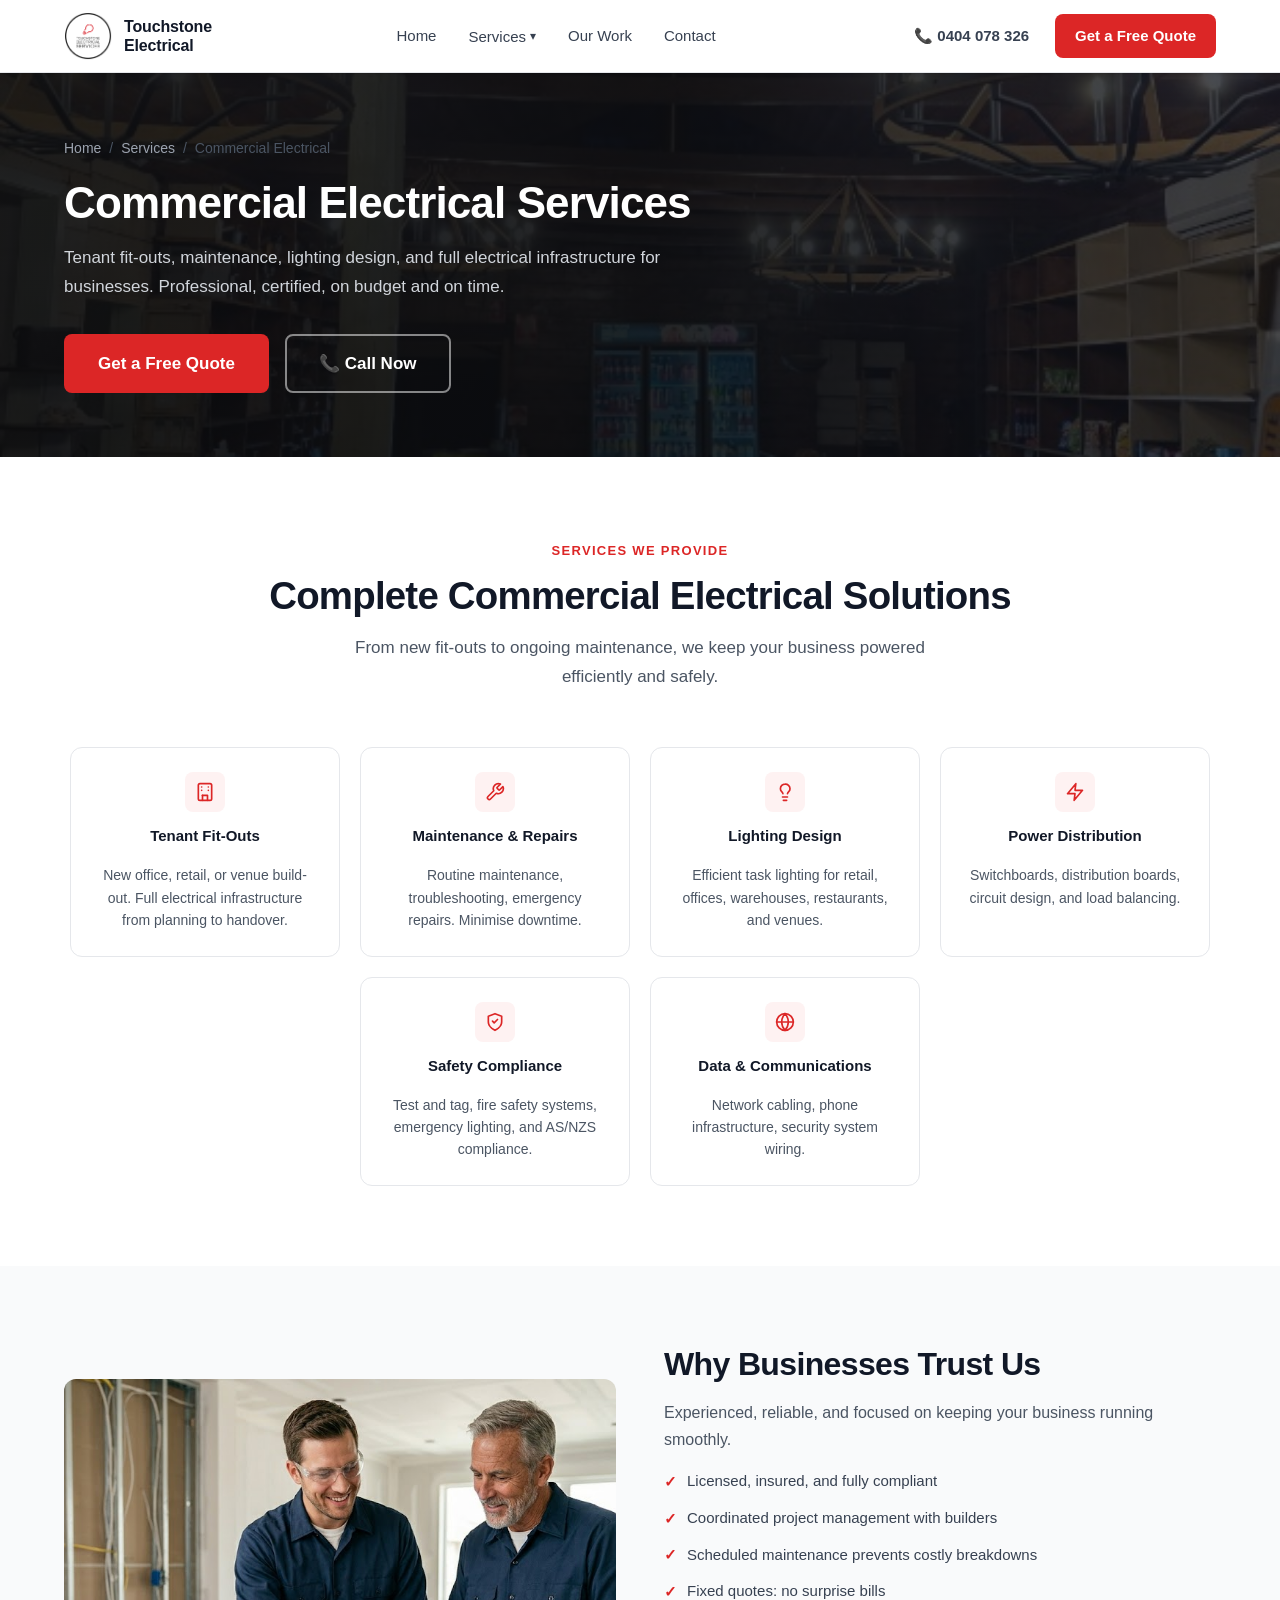
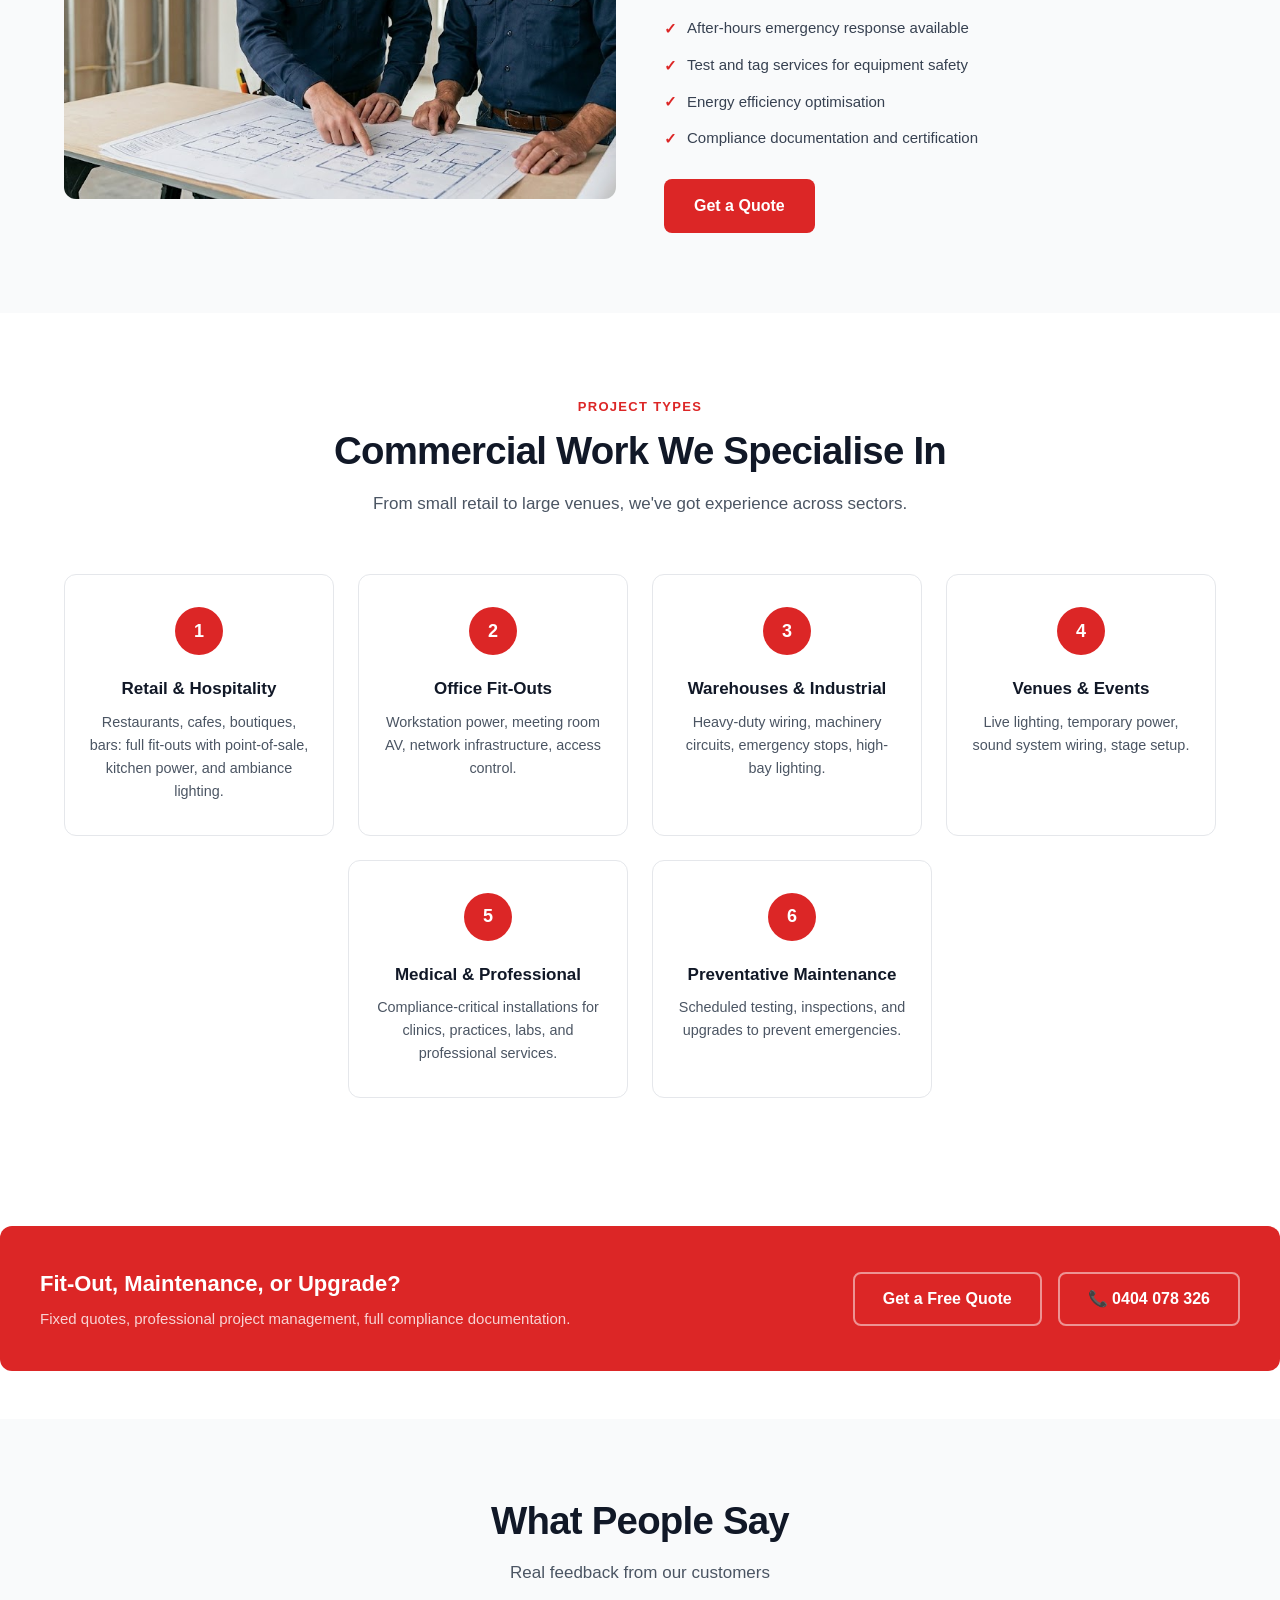
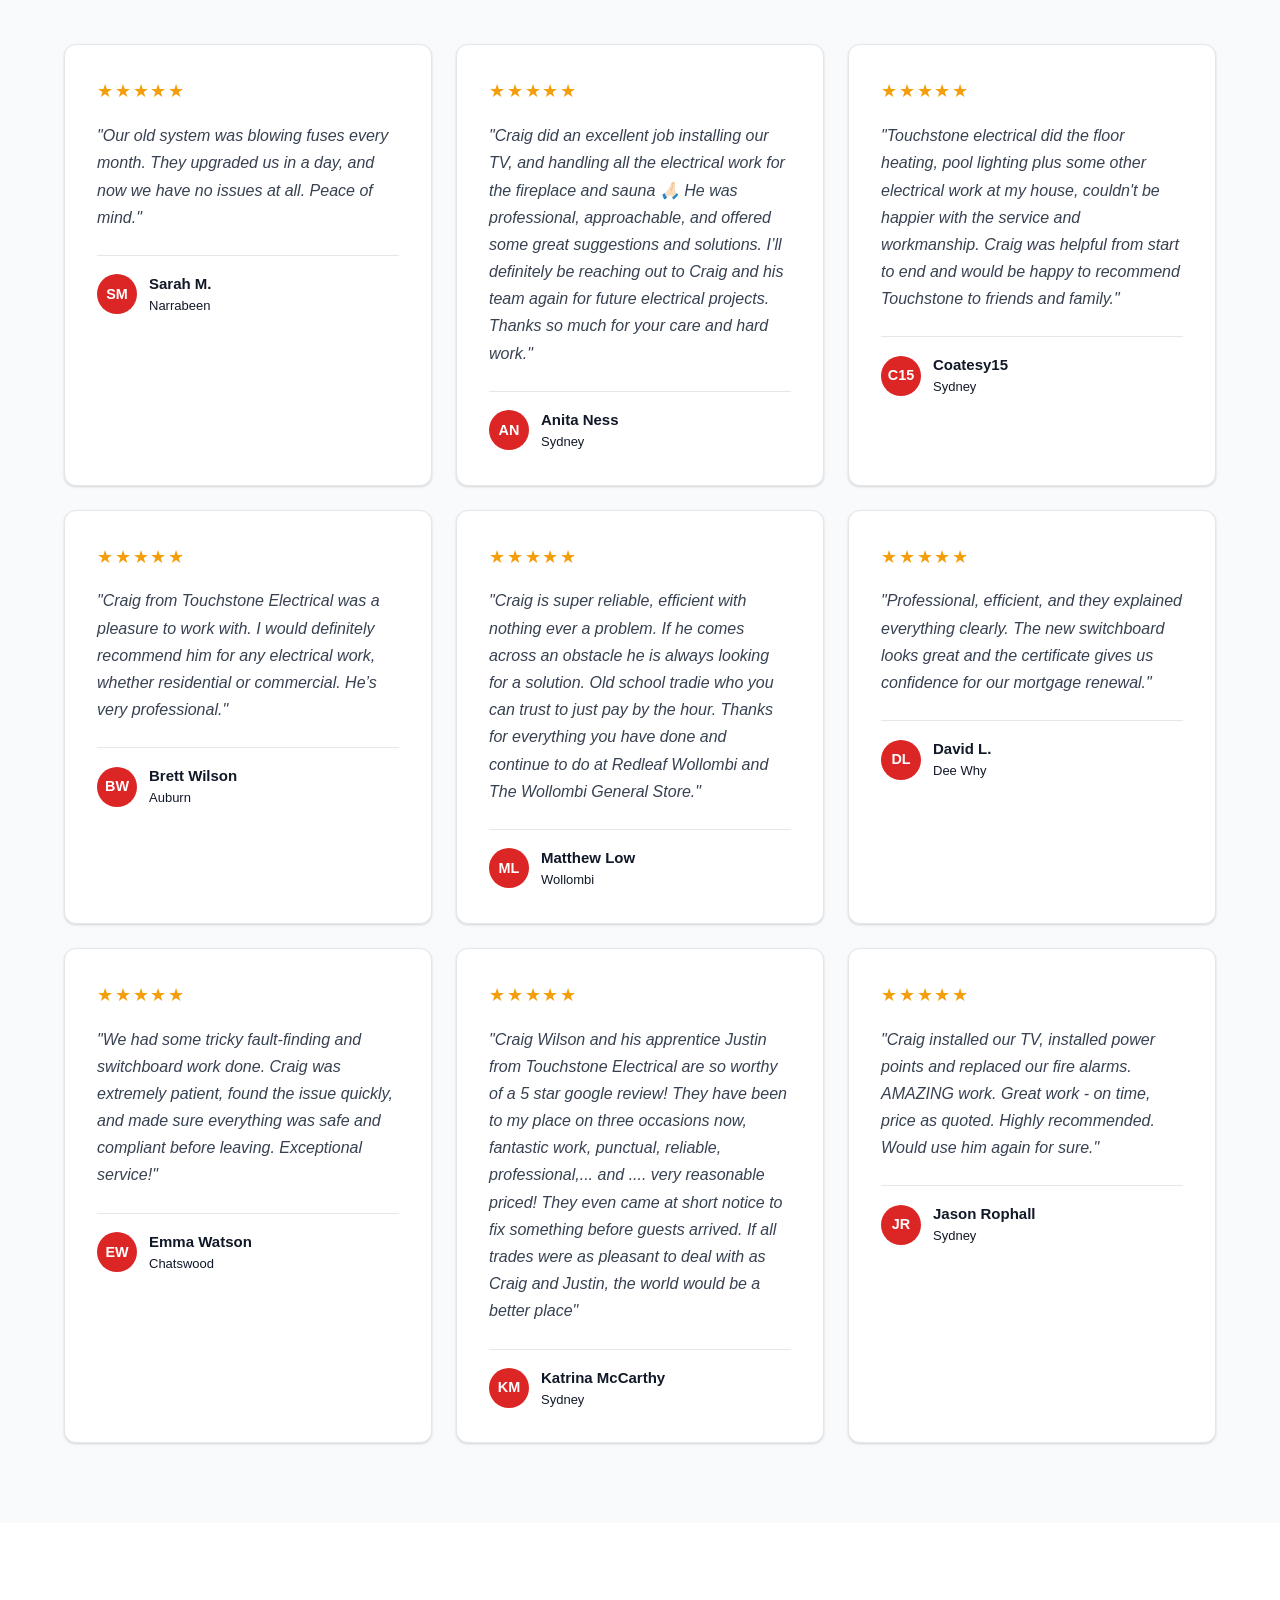
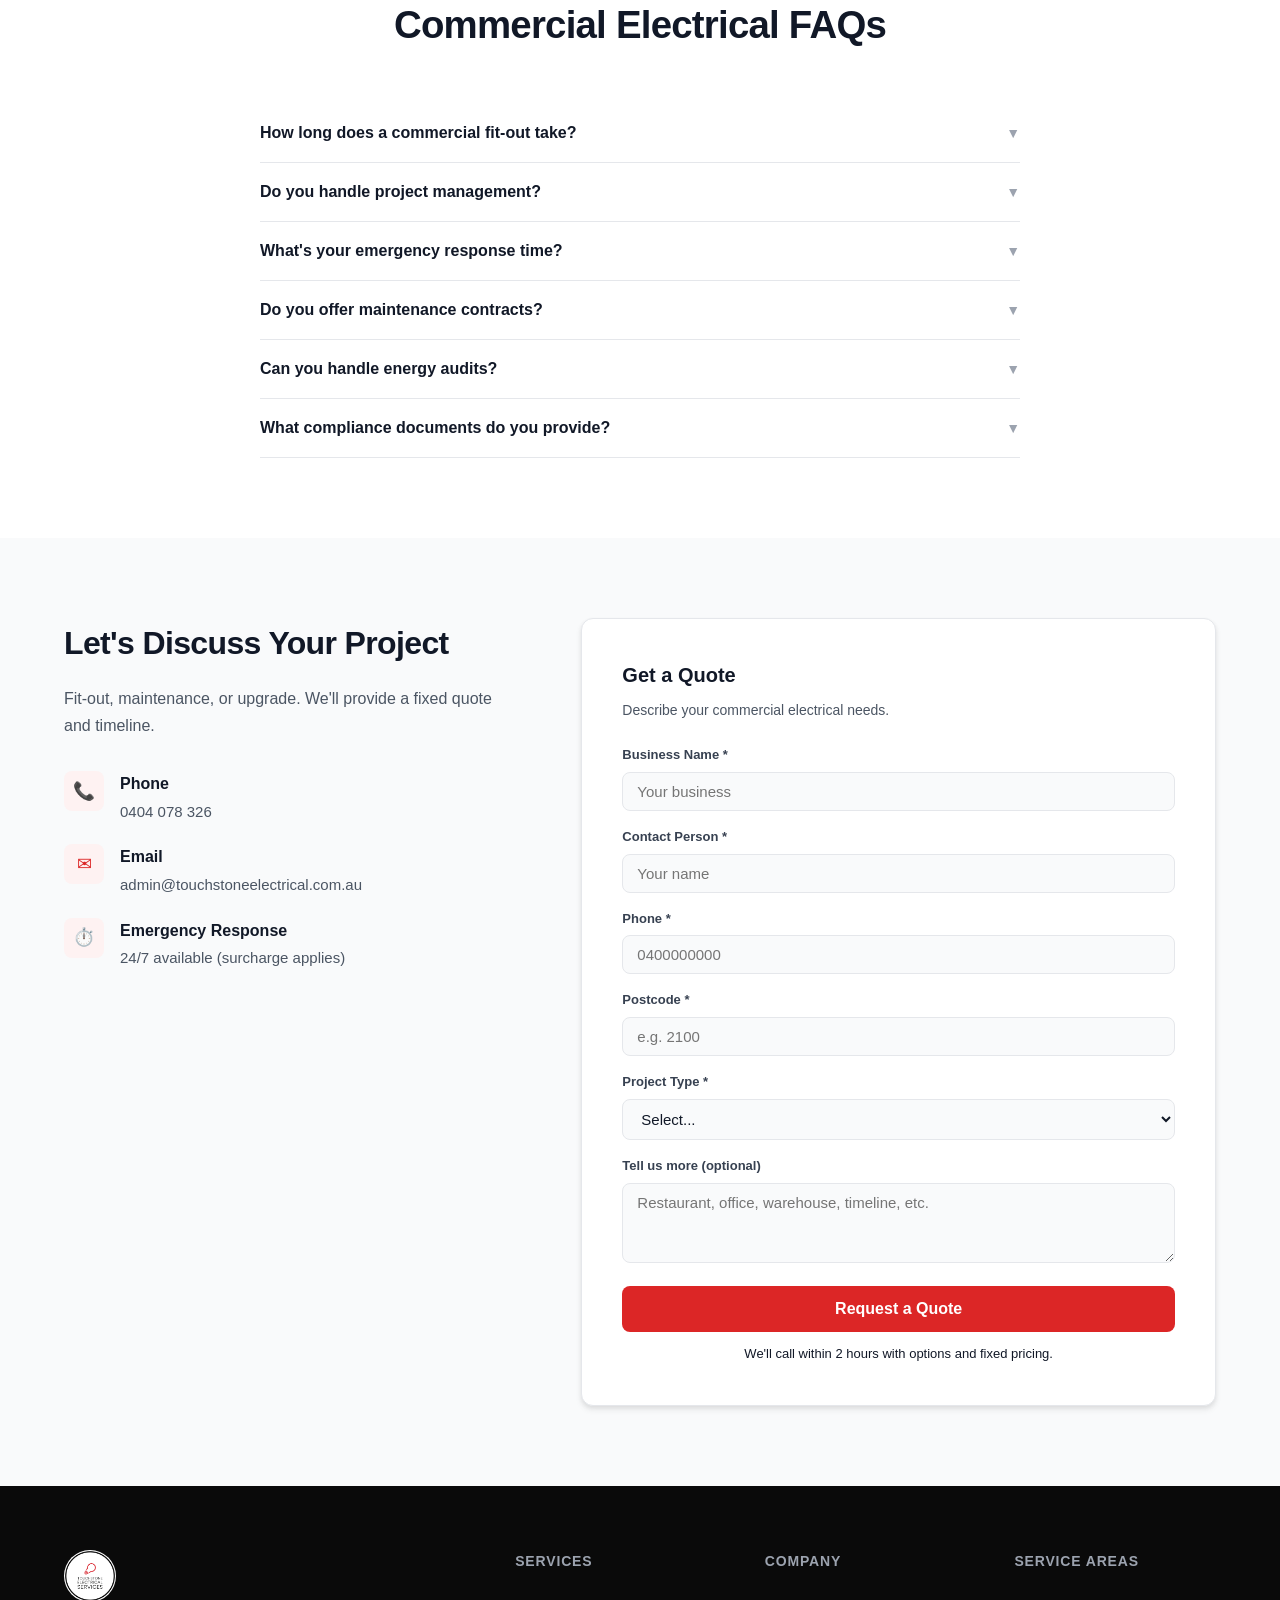
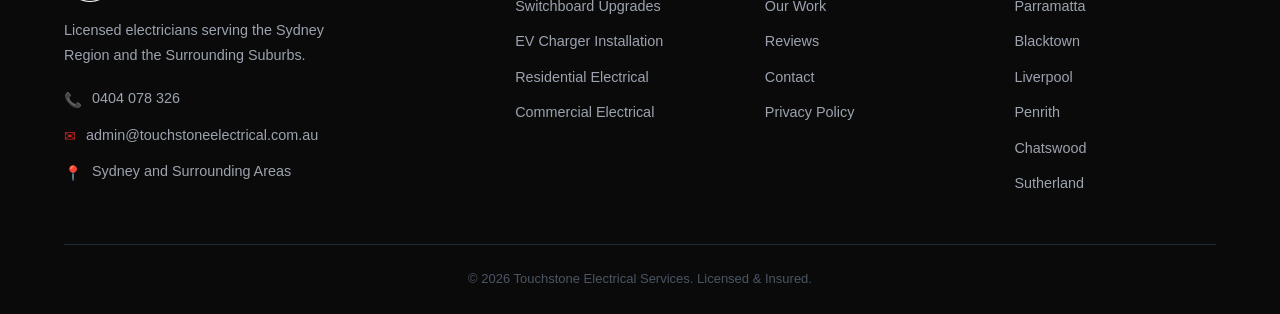
==== services/commercial.html @ 4bb87bd1 "Add files via upload" ====
<!DOCTYPE html>
<html lang="en">

<head>
  <meta charset="UTF-8">
  <meta name="viewport" content="width=device-width, initial-scale=1.0">
  <meta http-equiv="Content-Security-Policy"
    content="default-src 'self'; script-src 'self' 'unsafe-inline'; style-src 'self' 'unsafe-inline'; connect-src 'self' https://api.web3forms.com; img-src 'self' data:; child-src 'none';">
  <title>Commercial Electrical Services — Touchstone Electrical Services</title>
  <meta name="description"
    content="Commercial electrical installations, maintenance, and tenant fit-outs for businesses on the Northern Beaches.">
  <link rel="stylesheet" href="../style.css">
  <script src="../shared.js"></script>
</head>

<body>
  <div id="nav-root"></div>

  <!-- SERVICE HERO -->
  <section class="service-hero">
    <img src="../Images/hero-commercial.jpeg" alt="Commercial venue lighting" class="service-hero-bg">
    <div class="service-hero-overlay"></div>
    <div class="container">
      <div class="service-hero-content">
        <div class="breadcrumb">
          <a href="../home/">Home</a> <span>/</span>
          <a href="../home/#services">Services</a> <span>/</span>
          <span>Commercial Electrical</span>
        </div>
        <h1>Commercial Electrical Services</h1>
        <p>Tenant fit-outs, maintenance, lighting design, and full electrical infrastructure for businesses.
          Professional, certified, on budget and on time.</p>
        <div class="service-hero-buttons">
          <a href="#contact" class="btn btn-primary btn-lg">Get a Free Quote</a>
          <a href="tel:0404078326" class="btn btn-outline-white btn-lg">📞 Call Now</a>
        </div>
      </div>
    </div>
  </section>

  <!-- WHAT WE DO -->
  <section class="section">
    <div class="container">
      <div class="section-header">
        <span class="section-eyebrow">Services We Provide</span>
        <h2>Complete Commercial Electrical Solutions</h2>
        <p>From new fit-outs to ongoing maintenance, we keep your business powered efficiently and safely.</p>
      </div>

      <div class="problems-grid">
        <div class="problem-card">
          <div class="problem-icon">
            <svg viewBox="0 0 24 24" fill="none" stroke="currentColor" stroke-width="2" stroke-linecap="round"
              stroke-linejoin="round">
              <rect x="4" y="2" width="16" height="20" rx="2" ry="2"></rect>
              <line x1="9" y1="22" x2="9" y2="16"></line>
              <path d="M9 16h6v6"></path>
              <line x1="8" y1="6" x2="8.01" y2="6"></line>
              <line x1="16" y1="6" x2="16.01" y2="6"></line>
              <line x1="8" y1="10" x2="8.01" y2="10"></line>
              <line x1="16" y1="10" x2="16.01" y2="10"></line>
            </svg>
          </div>
          <h3>Tenant Fit-Outs</h3>
          <p>New office, retail, or venue build-out. Full electrical infrastructure from planning to handover.</p>
        </div>
        <div class="problem-card">
          <div class="problem-icon">
            <svg viewBox="0 0 24 24" fill="none" stroke="currentColor" stroke-width="2" stroke-linecap="round"
              stroke-linejoin="round">
              <path
                d="M14.7 6.3a1 1 0 0 0 0 1.4l1.6 1.6a1 1 0 0 0 1.4 0l3.77-3.77a6 6 0 0 1-7.94 7.94l-6.91 6.91a2.12 2.12 0 0 1-3-3l6.91-6.91a6 6 0 0 1 7.94-7.94l-3.76 3.76z">
              </path>
            </svg>
          </div>
          <h3>Maintenance & Repairs</h3>
          <p>Routine maintenance, troubleshooting, emergency repairs. Minimise downtime.</p>
        </div>
        <div class="problem-card">
          <div class="problem-icon">
            <svg viewBox="0 0 24 24" fill="none" stroke="currentColor" stroke-width="2" stroke-linecap="round"
              stroke-linejoin="round">
              <path
                d="M15 14c.2-1 .7-1.7 1.5-2.5 1-.9 1.5-2.2 1.5-3.5A5.5 5.5 0 0 0 12 2.5 5.5 5.5 0 0 0 6.5 8c0 1.3.5 2.6 1.5 3.5.8.8 1.3 1.5 1.5 2.5">
              </path>
              <path d="M9 18h6"></path>
              <path d="M10 22h4"></path>
            </svg>
          </div>
          <h3>Lighting Design</h3>
          <p>Efficient task lighting for retail, offices, warehouses, restaurants, and venues.</p>
        </div>
        <div class="problem-card">
          <div class="problem-icon">
            <svg viewBox="0 0 24 24" fill="none" stroke="currentColor" stroke-width="2" stroke-linecap="round"
              stroke-linejoin="round">
              <polygon points="13 2 3 14 12 14 11 22 21 10 12 10 13 2"></polygon>
            </svg>
          </div>
          <h3>Power Distribution</h3>
          <p>Switchboards, distribution boards, circuit design, and load balancing.</p>
        </div>
        <div class="problem-card">
          <div class="problem-icon">
            <svg viewBox="0 0 24 24" fill="none" stroke="currentColor" stroke-width="2" stroke-linecap="round"
              stroke-linejoin="round">
              <path d="M12 22s8-4 8-10V5l-8-3-8 3v7c0 6 8 10 8 10z"></path>
              <path d="m9 11 2 2 4-4"></path>
            </svg>
          </div>
          <h3>Safety Compliance</h3>
          <p>Test and tag, fire safety systems, emergency lighting, and AS/NZS compliance.</p>
        </div>
        <div class="problem-card">
          <div class="problem-icon">
            <svg viewBox="0 0 24 24" fill="none" stroke="currentColor" stroke-width="2" stroke-linecap="round"
              stroke-linejoin="round">
              <circle cx="12" cy="12" r="10"></circle>
              <line x1="2" y1="12" x2="22" y2="12"></line>
              <path d="M12 2a15.3 15.3 0 0 1 4 10 15.3 15.3 0 0 1-4 10 15.3 15.3 0 0 1-4-10 15.3 15.3 0 0 1 4-10z">
              </path>
            </svg>
          </div>
          <h3>Data & Communications</h3>
          <p>Network cabling, phone infrastructure, security system wiring.</p>
        </div>
      </div>
    </div>
  </section>

  <!-- WHY CHOOSE US -->
  <section class="section section-bg-gray">
    <div class="container">
      <div class="two-col">
        <img src="../Images/detail-commercial-planning.jpeg" alt="Commercial electrical planning">
        <div class="two-col-text">
          <h2>Why Businesses Trust Us</h2>
          <p>Experienced, reliable, and focused on keeping your business running smoothly.</p>

          <ul class="feature-list">
            <li>Licensed, insured, and fully compliant</li>
            <li>Coordinated project management with builders</li>
            <li>Scheduled maintenance prevents costly breakdowns</li>
            <li>Fixed quotes: no surprise bills</li>
            <li>After-hours emergency response available</li>
            <li>Test and tag services for equipment safety</li>
            <li>Energy efficiency optimisation</li>
            <li>Compliance documentation and certification</li>
          </ul>

          <a href="#contact" class="btn btn-primary">Get a Quote</a>
        </div>
      </div>
    </div>
  </section>

  <!-- COMMERCIAL PROJECT TYPES -->
  <section class="section">
    <div class="container">
      <div class="section-header">
        <span class="section-eyebrow">Project Types</span>
        <h2>Commercial Work We Specialise In</h2>
        <p>From small retail to large venues, we've got experience across sectors.</p>
      </div>

      <div class="process-steps">
        <div class="step-card">
          <div class="step-number">1</div>
          <h3>Retail & Hospitality</h3>
          <p>Restaurants, cafes, boutiques, bars: full fit-outs with point-of-sale, kitchen power, and ambiance
            lighting.
          </p>
        </div>
        <div class="step-card">
          <div class="step-number">2</div>
          <h3>Office Fit-Outs</h3>
          <p>Workstation power, meeting room AV, network infrastructure, access control.</p>
        </div>
        <div class="step-card">
          <div class="step-number">3</div>
          <h3>Warehouses & Industrial</h3>
          <p>Heavy-duty wiring, machinery circuits, emergency stops, high-bay lighting.</p>
        </div>
        <div class="step-card">
          <div class="step-number">4</div>
          <h3>Venues & Events</h3>
          <p>Live lighting, temporary power, sound system wiring, stage setup.</p>
        </div>
        <div class="step-card">
          <div class="step-number">5</div>
          <h3>Medical & Professional</h3>
          <p>Compliance-critical installations for clinics, practices, labs, and professional services.</p>
        </div>
        <div class="step-card">
          <div class="step-number">6</div>
          <h3>Preventative Maintenance</h3>
          <p>Scheduled testing, inspections, and upgrades to prevent emergencies.</p>
        </div>
      </div>
    </div>
  </section>

  <!-- INLINE CTA -->
  <div class="inline-cta">
    <div>
      <h3>Fit-Out, Maintenance, or Upgrade?</h3>
      <p>Fixed quotes, professional project management, full compliance documentation.</p>
    </div>
    <div class="inline-cta-buttons">
      <a href="#contact" class="btn btn-outline-white">Get a Free Quote</a>
      <a href="tel:0404078326" class="btn btn-outline-white">📞 0404 078 326</a>
    </div>
  </div>

  <!-- TESTIMONIALS -->
  <section class="section section-bg-gray">
    <div class="container">
      <div class="section-header">
        <h2>What People Say</h2>
        <p>Real feedback from our customers</p>
      </div>

      <div class="testimonials-grid">
        <div class="testimonial-card">
          <div class="stars">★★★★★</div>
          <p class="testimonial-text">"Our old system was blowing fuses every month. They upgraded us in a day, and now
            we have no issues at all. Peace of mind."</p>
          <div class="testimonial-author">
            <div class="author-avatar">SM</div>
            <div>
              <div class="author-name">Sarah M.</div>
              <div class="author-loc">Narrabeen</div>
            </div>
          </div>
        </div>

        <div class="testimonial-card">
          <div class="stars">★★★★★</div>
          <p class="testimonial-text">"Craig did an excellent job installing our TV, and handling all the electrical
            work for the fireplace and sauna 🙏🏻 He was professional, approachable, and offered some great suggestions
            and solutions. I’ll definitely be reaching out to Craig and his team again for future electrical projects.
            Thanks so much for your care and hard work."</p>
          <div class="testimonial-author">
            <div class="author-avatar">AN</div>
            <div>
              <div class="author-name">Anita Ness</div>
              <div class="author-loc">Sydney</div>
            </div>
          </div>
        </div>

        <div class="testimonial-card">
          <div class="stars">★★★★★</div>
          <p class="testimonial-text">"Touchstone electrical did the floor heating, pool lighting plus some other
            electrical work at my house, couldn't be happier with the service and workmanship. Craig was helpful from
            start to end and would be happy to recommend Touchstone to friends and family."</p>
          <div class="testimonial-author">
            <div class="author-avatar">C15</div>
            <div>
              <div class="author-name">Coatesy15</div>
              <div class="author-loc">Sydney</div>
            </div>
          </div>
        </div>

        <div class="testimonial-card">
          <div class="stars">★★★★★</div>
          <p class="testimonial-text">"Craig from Touchstone Electrical was a pleasure to work with. I would definitely
            recommend him for any electrical work, whether residential or commercial. He’s very professional."</p>
          <div class="testimonial-author">
            <div class="author-avatar">BW</div>
            <div>
              <div class="author-name">Brett Wilson</div>
              <div class="author-loc">Auburn</div>
            </div>
          </div>
        </div>

        <div class="testimonial-card">
          <div class="stars">★★★★★</div>
          <p class="testimonial-text">"Craig is super reliable, efficient with nothing ever a problem. If he comes
            across an obstacle he is always looking for a solution. Old school tradie who you can trust to just pay by
            the hour. Thanks for everything you have done and continue to do at Redleaf Wollombi and The Wollombi
            General Store."</p>
          <div class="testimonial-author">
            <div class="author-avatar">ML</div>
            <div>
              <div class="author-name">Matthew Low</div>
              <div class="author-loc">Wollombi</div>
            </div>
          </div>
        </div>

        <div class="testimonial-card">
          <div class="stars">★★★★★</div>
          <p class="testimonial-text">"Professional, efficient, and they explained everything clearly. The new
            switchboard looks great and the certificate gives us confidence for our mortgage renewal."</p>
          <div class="testimonial-author">
            <div class="author-avatar">DL</div>
            <div>
              <div class="author-name">David L.</div>
              <div class="author-loc">Dee Why</div>
            </div>
          </div>
        </div>

        <div class="testimonial-card">
          <div class="stars">★★★★★</div>
          <p class="testimonial-text">"We had some tricky fault-finding and switchboard work done. Craig was extremely
            patient, found the issue quickly, and made sure everything was safe and compliant before leaving.
            Exceptional service!"</p>
          <div class="testimonial-author">
            <div class="author-avatar">EW</div>
            <div>
              <div class="author-name">Emma Watson</div>
              <div class="author-loc">Chatswood</div>
            </div>
          </div>
        </div>

        <div class="testimonial-card">
          <div class="stars">★★★★★</div>
          <p class="testimonial-text">"Craig Wilson and his apprentice Justin from Touchstone Electrical are so worthy
            of a 5 star google review! They have been to my place on three occasions now, fantastic work, punctual,
            reliable, professional,... and .... very reasonable priced! They even came at short notice to fix something
            before guests arrived. If all trades were as pleasant to deal with as Craig and Justin, the world would be a
            better place"</p>
          <div class="testimonial-author">
            <div class="author-avatar">KM</div>
            <div>
              <div class="author-name">Katrina McCarthy</div>
              <div class="author-loc">Sydney</div>
            </div>
          </div>
        </div>

        <div class="testimonial-card">
          <div class="stars">★★★★★</div>
          <p class="testimonial-text">"Craig installed our TV, installed power points and replaced our fire alarms.
            AMAZING work. Great work - on time, price as quoted. Highly recommended. Would use him again for sure."</p>
          <div class="testimonial-author">
            <div class="author-avatar">JR</div>
            <div>
              <div class="author-name">Jason Rophall</div>
              <div class="author-loc">Sydney</div>
            </div>
          </div>
        </div>
      </div>
    </div>
  </section>

  <!-- FAQ -->
  <section class="section">
    <div class="container">
      <div class="section-header">
        <h2>Commercial Electrical FAQs</h2>
      </div>

      <div class="faq-list">
        <div class="faq-item">
          <button class="faq-question">
            <span>How long does a commercial fit-out take?</span>
            <span class="faq-chevron">▼</span>
          </button>
          <div class="faq-answer">Depends on scope. A small retail fit-out might take 2–3 weeks, a larger office 6–8
            weeks. We'll provide a detailed timeline in your quote and coordinate with your builder.</div>
        </div>

        <div class="faq-item">
          <button class="faq-question">
            <span>Do you handle project management?</span>
            <span class="faq-chevron">▼</span>
          </button>
          <div class="faq-answer">Yes. We manage the electrical portion, including liaison with builders, schedule
            coordination,
            and compliance certification. We keep projects on track and on budget.</div>
        </div>

        <div class="faq-item">
          <button class="faq-question">
            <span>What's your emergency response time?</span>
            <span class="faq-chevron">▼</span>
          </button>
          <div class="faq-answer">Serious electrical emergencies (like power loss or safety hazards) receive same-day
            response, often within 2 hours during business hours. 24/7 after-hours response available with surcharge.
          </div>
        </div>

        <div class="faq-item">
          <button class="faq-question">
            <span>Do you offer maintenance contracts?</span>
            <span class="faq-chevron">▼</span>
          </button>
          <div class="faq-answer">Yes. We offer scheduled maintenance plans, with monthly or quarterly inspections and
            testing. Prevents costly breakdowns and keeps your systems compliant.</div>
        </div>

        <div class="faq-item">
          <button class="faq-question">
            <span>Can you handle energy audits?</span>
            <span class="faq-chevron">▼</span>
          </button>
          <div class="faq-answer">Yes. We can assess your electrical system for efficiency improvements, including LED
            upgrades,
            load balancing, smart controls. Often reduces operating costs.</div>
        </div>

        <div class="faq-item">
          <button class="faq-question">
            <span>What compliance documents do you provide?</span>
            <span class="faq-chevron">▼</span>
          </button>
          <div class="faq-answer">Certificate of compliance for all work, test and tag reports, safety inspection
            records, compliance with AS/NZS 3000 and relevant codes. All documentation provided for your records.</div>
        </div>
      </div>
    </div>
  </section>

  <!-- CONTACT -->
  <section id="contact" class="section section-bg-gray">
    <div class="container">
      <div class="contact-grid">
        <div class="contact-info">
          <h2>Let's Discuss Your Project</h2>
          <p>Fit-out, maintenance, or upgrade. We'll provide a fixed quote and timeline.</p>

          <ul class="contact-detail-list">
            <li class="contact-detail">
              <div class="contact-detail-icon">📞</div>
              <div>
                <strong>Phone</strong>
                <a href="tel:0404078326"><span>0404 078 326</span></a>
              </div>
            </li>
            <li class="contact-detail">
              <div class="contact-detail-icon">✉</div>
              <div>
                <strong>Email</strong>
                <a href="mailto:admin@touchstoneelectrical.com.au"><span>admin@touchstoneelectrical.com.au</span></a>
              </div>
            </li>
            <li class="contact-detail">
              <div class="contact-detail-icon">⏱️</div>
              <div>
                <strong>Emergency Response</strong>
                <span>24/7 available (surcharge applies)</span>
              </div>
            </li>
          </ul>
        </div>

        <div class="contact-form-card">
          <h3 style="font-size:1.25rem;font-weight:700;margin-bottom:0.5rem;">Get a Quote</h3>
          <p style="font-size:0.875rem;color:var(--gray-600);margin-bottom:1.5rem;">Describe your commercial electrical
            needs.</p>

          <form onsubmit="return handleServiceQuote(event)">
            <input type="checkbox" name="botcheck" class="hidden" style="display: none;">
            <div class="form-group">
              <label>Business Name *</label>
              <input type="text" name="business_name" required placeholder="Your business">
            </div>
            <div class="form-group">
              <label>Contact Person *</label>
              <input type="text" name="name" required placeholder="Your name">
            </div>
            <div class="form-group">
              <label>Phone *</label>
              <input type="tel" name="phone" required placeholder="0400000000">
            </div>
            <div class="form-group">
              <label>Postcode *</label>
              <input type="text" name="postcode" required placeholder="e.g. 2100">
            </div>
            <div class="form-group">
              <label>Project Type *</label>
              <select name="service" required>
                <option value="">Select...</option>
                <option>Tenant fit-out</option>
                <option>Maintenance contract</option>
                <option>Emergency repair</option>
                <option>Lighting upgrade</option>
                <option>Power system upgrade</option>
                <option>Energy audit</option>
                <option>Other</option>
              </select>
            </div>
            <div class="form-group">
              <label>Tell us more (optional)</label>
              <textarea name="message" placeholder="Restaurant, office, warehouse, timeline, etc."></textarea>
            </div>
            <button type="submit" class="form-submit">Request a Quote</button>
            <p class="form-note">We'll call within 2 hours with options and fixed pricing.</p>
          </form>
        </div>
      </div>
    </div>
  </section>

  <div id="footer-root"></div>

  <script>
    document.getElementById('nav-root').innerHTML = renderNav('services');
    document.getElementById('footer-root').innerHTML = renderFooter('../');
  </script>
</body>

</html>
---- style.css ----
/* ============================================================
   TOUCHSTONE ELECTRICAL SERVICES — SHARED STYLESHEET
   ============================================================ */

/* --- Reset & Base --- */
*, *::before, *::after { box-sizing: border-box; margin: 0; padding: 0; }

:root {
  --red:        #dc2626;
  --red-dark:   #b91c1c;
  --red-light:  #fef2f2;
  --black:      #0a0a0a;
  --gray-900:   #111827;
  --gray-800:   #1f2937;
  --gray-700:   #374151;
  --gray-600:   #4b5563;
  --gray-400:   #9ca3af;
  --gray-200:   #e5e7eb;
  --gray-100:   #f3f4f6;
  --gray-50:    #f9fafb;
  --white:      #ffffff;
  --font-head:  'Inter', -apple-system, BlinkMacSystemFont, sans-serif;
  --font-body:  'Inter', -apple-system, BlinkMacSystemFont, sans-serif;
  --max-w:      1200px;
  --radius:     0.5rem;
  --radius-lg:  0.75rem;
  --shadow:     0 1px 3px rgba(0,0,0,0.1), 0 1px 2px rgba(0,0,0,0.06);
  --shadow-md:  0 4px 6px rgba(0,0,0,0.07), 0 2px 4px rgba(0,0,0,0.06);
  --shadow-lg:  0 10px 15px rgba(0,0,0,0.1), 0 4px 6px rgba(0,0,0,0.05);
}

html { scroll-behavior: smooth; }

body {
  font-family: var(--font-body);
  color: var(--gray-900);
  background: var(--white);
  line-height: 1.6;
  font-size: 1rem;
}

img { max-width: 100%; height: auto; display: block; }
a { color: inherit; text-decoration: none; }
button { cursor: pointer; font-family: inherit; border: none; }

.container {
  max-width: var(--max-w);
  margin: 0 auto;
  padding: 0 1.5rem;
}

/* ============================================================
   UTILITY BAR
   ============================================================ */
.utility-bar {
  background: var(--gray-900);
  color: var(--gray-400);
  font-size: 0.8125rem;
  padding: 0.5rem 0;
  border-bottom: 1px solid var(--gray-800);
}

.utility-bar .container {
  display: flex;
  justify-content: space-between;
  align-items: center;
  gap: 1rem;
  flex-wrap: wrap;
}

.utility-left {
  display: flex;
  align-items: center;
  gap: 1.5rem;
}

.utility-left a, .utility-right a {
  color: var(--gray-400);
  transition: color 0.2s;
  display: flex;
  align-items: center;
  gap: 0.375rem;
}

.utility-left a:hover, .utility-right a:hover {
  color: var(--white);
}

.utility-right {
  display: flex;
  align-items: center;
  gap: 1rem;
}

.utility-phone {
  color: var(--red) !important;
  font-weight: 600;
}

.utility-phone:hover {
  color: #ef4444 !important;
}

/* ============================================================
   NAVIGATION
   ============================================================ */
.main-nav {
  background: var(--white);
  border-bottom: 1px solid var(--gray-200);
  position: sticky;
  top: 0;
  z-index: 100;
  box-shadow: var(--shadow);
}

.nav-inner {
  display: flex;
  align-items: center;
  justify-content: space-between;
  height: 4.5rem;
  gap: 2rem;
}

.nav-logo {
  display: flex;
  align-items: center;
  gap: 0.75rem;
  flex-shrink: 0;
}

.nav-logo img {
  height: 48px;
  width: 48px;
  object-fit: contain;
}

.nav-logo span {
  font-size: 1rem;
  font-weight: 700;
  color: var(--gray-900);
  letter-spacing: -0.01em;
  line-height: 1.2;
}

.nav-links {
  display: flex;
  align-items: center;
  gap: 0.25rem;
  list-style: none;
}

.nav-links > li {
  position: relative;
}

.nav-links > li > a,
.nav-links > li > button {
  color: var(--gray-700);
  font-weight: 500;
  font-size: 0.9375rem;
  padding: 0.5rem 0.875rem;
  border-radius: var(--radius);
  transition: color 0.2s, background 0.2s;
  background: none;
  display: flex;
  align-items: center;
  gap: 0.25rem;
  white-space: nowrap;
}

.nav-links > li > a:hover,
.nav-links > li > button:hover {
  color: var(--red);
  background: var(--red-light);
}

.nav-links > li > a.active {
  color: var(--red);
}

/* Dropdown */
.dropdown { position: relative; }

.dropdown-menu {
  position: absolute;
  top: calc(100% + 0.5rem);
  left: 0;
  background: var(--white);
  border: 1px solid var(--gray-200);
  border-radius: var(--radius-lg);
  box-shadow: var(--shadow-lg);
  min-width: 240px;
  padding: 0.5rem;
  z-index: 200;
  opacity: 0;
  visibility: hidden;
  pointer-events: none;
  transform: translateY(-8px);
  transition: opacity 0.15s ease, transform 0.15s ease, visibility 0.15s;
}

.dropdown-menu::before {
  content: "";
  position: absolute;
  top: -0.6rem; /* slightly larger to guarantee overlap */
  left: 0;
  right: 0;
  height: 0.6rem;
  pointer-events: auto;
}

.dropdown:hover .dropdown-menu,
.dropdown:focus-within .dropdown-menu {
  opacity: 1;
  visibility: visible;
  pointer-events: auto;
  transform: translateY(0);
}

.dropdown-menu a {
  display: block;
  padding: 0.625rem 1rem;
  border-radius: var(--radius);
  font-size: 0.9rem;
  color: var(--gray-700);
  transition: background 0.15s, color 0.15s;
}

.dropdown-menu a:hover {
  background: var(--red-light);
  color: var(--red);
}

.dropdown-menu .dropdown-label {
  font-size: 0.75rem;
  font-weight: 700;
  text-transform: uppercase;
  letter-spacing: 0.07em;
  color: var(--gray-400);
  padding: 0.5rem 1rem 0.25rem;
  margin-top: 0.25rem;
}

.dropdown-menu hr {
  border: none;
  border-top: 1px solid var(--gray-200);
  margin: 0.375rem 0;
}

.chevron { font-size: 0.75rem; transition: transform 0.2s; }
.dropdown:hover .chevron { transform: rotate(180deg); }

.nav-cta-group {
  display: flex;
  align-items: center;
  gap: 0.75rem;
  flex-shrink: 0;
}

.btn-call {
  display: flex;
  align-items: center;
  gap: 0.375rem;
  color: var(--gray-700);
  font-weight: 600;
  font-size: 0.9375rem;
  padding: 0.5rem 0.875rem;
  border-radius: var(--radius);
  transition: color 0.2s;
  background: none;
}

.btn-call:hover { color: var(--red); }

.btn-quote {
  background: var(--red);
  color: var(--white);
  font-weight: 600;
  font-size: 0.9375rem;
  padding: 0.625rem 1.25rem;
  border-radius: var(--radius);
  transition: background 0.2s, transform 0.1s;
  white-space: nowrap;
}

.btn-quote:hover {
  background: var(--red-dark);
  transform: translateY(-1px);
}

/* Mobile menu */
.hamburger {
  display: none;
  flex-direction: column;
  gap: 5px;
  padding: 0.5rem;
  background: none;
  border: none;
  cursor: pointer;
}

.hamburger span {
  display: block;
  width: 22px;
  height: 2px;
  background: var(--gray-700);
  border-radius: 2px;
  transition: all 0.3s;
}

.mobile-menu {
  display: none;
  background: var(--white);
  border-top: 1px solid var(--gray-200);
  padding: 1rem 0;
}

.mobile-menu.open { display: block; }

.mobile-menu a {
  display: block;
  padding: 0.75rem 1.5rem;
  color: var(--gray-700);
  font-weight: 500;
  border-bottom: 1px solid var(--gray-100);
}

.mobile-menu a:hover { color: var(--red); background: var(--red-light); }

.mobile-menu .mobile-sub {
  padding-left: 2.5rem;
  font-size: 0.9rem;
  color: var(--gray-600);
}

.mobile-menu .mobile-cta {
  margin: 1rem 1.5rem 0;
  display: block;
  text-align: center;
  background: var(--red);
  color: var(--white);
  padding: 0.75rem;
  border-radius: var(--radius);
  font-weight: 600;
}

/* ============================================================
   BUTTONS
   ============================================================ */
.btn {
  display: inline-flex;
  align-items: center;
  gap: 0.5rem;
  font-weight: 600;
  font-size: 1rem;
  padding: 0.75rem 1.75rem;
  border-radius: var(--radius);
  transition: all 0.2s;
  border: 2px solid transparent;
  white-space: nowrap;
}

.btn-primary {
  background: var(--red);
  color: var(--white);
}

.btn-primary:hover {
  background: var(--red-dark);
  transform: translateY(-1px);
  box-shadow: 0 4px 12px rgba(220,38,38,0.3);
}

.btn-secondary {
  background: var(--white);
  color: var(--gray-900);
  border-color: var(--gray-200);
}

.btn-secondary:hover {
  border-color: var(--gray-400);
  transform: translateY(-1px);
}

.btn-outline-white {
  background: transparent;
  color: var(--white);
  border-color: rgba(255,255,255,0.5);
}

.btn-outline-white:hover {
  background: rgba(255,255,255,0.1);
  border-color: var(--white);
}

.btn-lg {
  font-size: 1.0625rem;
  padding: 0.875rem 2rem;
}

/* ============================================================
   HERO — HOMEPAGE
   ============================================================ */
.hero {
  position: relative;
  background: var(--gray-900);
  overflow: hidden;
  min-height: 620px;
  display: flex;
  align-items: center;
}

.hero-bg {
  position: absolute;
  inset: 0;
  object-fit: cover;
  width: 100%;
  height: 100%;
  opacity: 0.55;
}

.hero-overlay {
  position: absolute;
  inset: 0;
  background: linear-gradient(105deg, rgba(10, 10, 10, 0.75) 45%, rgba(10, 10, 10, 0.2) 100%);
}

.hero-content {
  position: relative;
  z-index: 2;
  padding: 5rem 0;
}

.hero-grid {
  display: grid;
  grid-template-columns: 1fr 420px;
  gap: 3rem;
  align-items: start;
}

.hero-eyebrow {
  display: inline-flex;
  align-items: center;
  gap: 0.5rem;
  background: rgba(220,38,38,0.15);
  border: 1px solid rgba(220,38,38,0.3);
  color: #f87171;
  font-size: 0.8125rem;
  font-weight: 600;
  letter-spacing: 0.06em;
  text-transform: uppercase;
  padding: 0.375rem 0.875rem;
  border-radius: 2rem;
  margin-bottom: 1.25rem;
}

.hero h1 {
  font-size: clamp(2rem, 4vw, 3.25rem);
  font-weight: 800;
  color: var(--white);
  line-height: 1.1;
  letter-spacing: -0.02em;
  margin-bottom: 1.25rem;
}

.hero h1 span { color: var(--red); }

.hero-desc {
  color: #d1d5db;
  font-size: 1.0625rem;
  line-height: 1.75;
  margin-bottom: 2rem;
  max-width: 520px;
}

.hero-badges {
  display: flex;
  flex-wrap: wrap;
  gap: 0.875rem;
  margin-bottom: 2rem;
}

.badge {
  display: flex;
  align-items: center;
  gap: 0.375rem;
  background: rgba(255,255,255,0.08);
  border: 1px solid rgba(255,255,255,0.12);
  color: var(--gray-200);
  font-size: 0.875rem;
  font-weight: 500;
  padding: 0.375rem 0.875rem;
  border-radius: 2rem;
}

.badge-icon { color: #4ade80; font-size: 0.75rem; }

.hero-buttons {
  display: flex;
  flex-wrap: wrap;
  gap: 1rem;
}

/* Hero Form Card */
.hero-form-card {
  background: rgba(255, 255, 255, 0.9);
  backdrop-filter: blur(8px);
  -webkit-backdrop-filter: blur(8px);
  border: 1px solid rgba(255, 255, 255, 0.25);
  border-radius: var(--radius-lg);
  padding: 2rem;
  box-shadow: var(--shadow-lg);
}

.hero-form-card h3 {
  font-size: 1.25rem;
  font-weight: 700;
  color: var(--gray-900);
  margin-bottom: 0.375rem;
}

.hero-form-card p {
  font-size: 0.875rem;
  color: var(--gray-600);
  margin-bottom: 1.25rem;
}

.form-group { margin-bottom: 1rem; }

.form-group label {
  display: block;
  font-size: 0.8125rem;
  font-weight: 600;
  color: var(--gray-700);
  margin-bottom: 0.375rem;
}

.form-group input,
.form-group select,
.form-group textarea {
  width: 100%;
  padding: 0.625rem 0.875rem;
  border: 1px solid var(--gray-200);
  border-radius: var(--radius);
  font-size: 0.9375rem;
  font-family: inherit;
  color: var(--gray-900);
  background: var(--gray-50);
  transition: border-color 0.2s, box-shadow 0.2s;
}

.form-group input:focus,
.form-group select:focus,
.form-group textarea:focus {
  outline: none;
  border-color: var(--red);
  box-shadow: 0 0 0 3px rgba(220,38,38,0.1);
  background: var(--white);
}

.form-group textarea { resize: vertical; min-height: 80px; }

.form-submit {
  width: 100%;
  background: var(--red);
  color: var(--white);
  font-weight: 700;
  font-size: 1rem;
  padding: 0.875rem;
  border-radius: var(--radius);
  transition: background 0.2s;
  border: none;
  cursor: pointer;
}

.form-submit:hover { background: var(--red-dark); }

.form-note {
  text-align: center;
  font-size: 0.8125rem;
  color: var(--gray-500);
  margin-top: 0.75rem;
}

/* ============================================================
   TRUST STRIP
   ============================================================ */
.trust-strip {
  background: var(--gray-900);
  padding: 1.25rem 0;
  border-bottom: 1px solid var(--gray-800);
}

.trust-strip .container {
  display: flex;
  justify-content: center;
  align-items: center;
  gap: 2.5rem;
  flex-wrap: wrap;
}

.trust-item {
  display: flex;
  align-items: center;
  gap: 0.625rem;
  color: var(--gray-300);
  font-size: 0.9rem;
  font-weight: 500;
}

.trust-icon {
  color: var(--red);
  font-size: 1.1rem;
}

/* ============================================================
   SECTION PATTERNS
   ============================================================ */
.section { padding: 5rem 0; }
.section-sm { padding: 3rem 0; }
.section-lg { padding: 7rem 0; }

.section-bg-gray { background: var(--gray-50); }
.section-bg-dark { background: var(--gray-900); }

.section-header {
  text-align: center;
  margin-bottom: 3.5rem;
}

.section-eyebrow {
  display: inline-block;
  font-size: 0.8125rem;
  font-weight: 700;
  letter-spacing: 0.1em;
  text-transform: uppercase;
  color: var(--red);
  margin-bottom: 0.75rem;
}

.section-header h2 {
  font-size: clamp(1.75rem, 3vw, 2.5rem);
  font-weight: 800;
  letter-spacing: -0.02em;
  color: var(--gray-900);
  line-height: 1.15;
  margin-bottom: 1rem;
}

.section-header.dark h2 { color: var(--white); }
.section-header.dark p { color: var(--gray-400); }

.section-header p {
  font-size: 1.0625rem;
  color: var(--gray-600);
  max-width: 580px;
  margin: 0 auto;
  line-height: 1.7;
}

/* ============================================================
   SERVICES GRID
   ============================================================ */
.services-grid {
  display: grid;
  grid-template-columns: repeat(auto-fit, minmax(260px, 1fr));
  gap: 1.5rem;
}

.service-card {
  background: var(--white);
  border: 1px solid var(--gray-200);
  border-radius: var(--radius-lg);
  overflow: hidden;
  transition: transform 0.2s, box-shadow 0.2s, border-color 0.2s;
  display: flex;
  flex-direction: column;
}

.service-card:hover {
  transform: translateY(-4px);
  box-shadow: var(--shadow-lg);
  border-color: var(--red);
}

.service-card-img {
  width: 100%;
  height: 200px;
  object-fit: cover;
}

.service-card-body {
  padding: 1.5rem;
  flex: 1;
  display: flex;
  flex-direction: column;
}

.service-card-icon {
  width: 2.75rem;
  height: 2.75rem;
  background: var(--red-light);
  border-radius: var(--radius);
  display: flex;
  align-items: center;
  justify-content: center;
  color: var(--red);
  font-size: 1.25rem;
  margin-bottom: 1rem;
}

.service-card-icon svg {
  width: 1.25rem;
  height: 1.25rem;
  stroke: currentColor;
}

.service-card h3 {
  font-size: 1.125rem;
  font-weight: 700;
  color: var(--gray-900);
  margin-bottom: 0.5rem;
}

.service-card p {
  font-size: 0.9375rem;
  color: var(--gray-600);
  line-height: 1.6;
  flex: 1;
  margin-bottom: 1.25rem;
}

.service-card-link {
  color: var(--red);
  font-weight: 600;
  font-size: 0.9rem;
  display: flex;
  align-items: center;
  gap: 0.375rem;
  transition: gap 0.2s;
}

.service-card:hover .service-card-link { gap: 0.625rem; }

/* ============================================================
   PORTFOLIO GALLERY
   ============================================================ */
.gallery-grid {
  display: grid;
  grid-template-columns: repeat(3, 1fr);
  gap: 1rem;
}

.gallery-item {
  position: relative;
  border-radius: var(--radius-lg);
  overflow: hidden;
  aspect-ratio: 4/3;
  cursor: pointer;
}

.gallery-item img {
  width: 100%;
  height: 100%;
  object-fit: cover;
  transition: transform 0.4s ease;
}

.gallery-item:hover img { transform: scale(1.06); }

.gallery-overlay {
  position: absolute;
  inset: 0;
  background: linear-gradient(to top, rgba(0,0,0,0.75) 0%, transparent 60%);
  opacity: 0;
  transition: opacity 0.3s;
  display: flex;
  align-items: flex-end;
  padding: 1.25rem;
}

.gallery-item:hover .gallery-overlay { opacity: 1; }

.gallery-label {
  color: var(--white);
}

.gallery-label span {
  display: block;
  font-size: 0.75rem;
  font-weight: 600;
  text-transform: uppercase;
  letter-spacing: 0.06em;
  color: #f87171;
  margin-bottom: 0.25rem;
}

.gallery-label strong {
  font-size: 1rem;
  font-weight: 700;
}

/* ============================================================
   WHY CHOOSE US
   ============================================================ */
.why-grid {
  display: grid;
  grid-template-columns: 1fr 1fr;
  gap: 2rem 4rem;
  align-items: start;
}

.why-image {
  border-radius: var(--radius-lg);
  overflow: hidden;
  position: relative;
}

.why-image img {
  width: 100%;
  height: 480px;
  object-fit: cover;
}

.why-content { padding: 1rem 0; }

.why-content h2 {
  font-size: clamp(1.75rem, 2.5vw, 2.25rem);
  font-weight: 800;
  letter-spacing: -0.02em;
  color: var(--gray-900);
  line-height: 1.15;
  margin-bottom: 1rem;
}

.why-content .lead {
  font-size: 1.0625rem;
  color: var(--gray-600);
  line-height: 1.7;
  margin-bottom: 2rem;
}

.why-list { list-style: none; display: flex; flex-direction: column; gap: 1.25rem; }

.why-item {
  display: flex;
  align-items: flex-start;
  gap: 1rem;
}

.why-icon {
  width: 2.5rem;
  height: 2.5rem;
  background: var(--red-light);
  border-radius: var(--radius);
  display: flex;
  align-items: center;
  justify-content: center;
  color: var(--red);
  font-size: 1.1rem;
  flex-shrink: 0;
  margin-top: 0.125rem;
}

.why-text strong {
  display: block;
  font-weight: 700;
  color: var(--gray-900);
  margin-bottom: 0.25rem;
}

.why-text p { font-size: 0.9375rem; color: var(--gray-600); line-height: 1.6; }

/* ============================================================
   REFERRAL / OFFER SECTION
   ============================================================ */
.offer-section {
  background: var(--red);
  padding: 4rem 0;
}

.offer-grid {
  display: grid;
  grid-template-columns: 1fr 1fr;
  gap: 2rem;
}

.offer-card {
  background: rgba(255,255,255,0.1);
  border: 1px solid rgba(255,255,255,0.2);
  border-radius: var(--radius-lg);
  padding: 2rem;
  text-align: center;
}

.offer-amount {
  font-size: 3.5rem;
  font-weight: 900;
  color: var(--white);
  line-height: 1;
  margin-bottom: 0.5rem;
}

.offer-label {
  font-size: 1.125rem;
  font-weight: 700;
  color: rgba(255,255,255,0.9);
  margin-bottom: 0.75rem;
}

.offer-desc {
  font-size: 0.9375rem;
  color: rgba(255,255,255,0.75);
  line-height: 1.6;
}

.offer-header {
  text-align: center;
  margin-bottom: 2.5rem;
}

.offer-header h2 {
  font-size: clamp(1.75rem, 3vw, 2.25rem);
  font-weight: 800;
  color: var(--white);
  letter-spacing: -0.02em;
  margin-bottom: 0.75rem;
}

.offer-header p {
  color: rgba(255,255,255,0.8);
  font-size: 1.0625rem;
}

/* ============================================================
   TESTIMONIALS
   ============================================================ */
.testimonials-grid {
  display: flex;
  flex-wrap: wrap;
  justify-content: center;
  gap: 1.5rem;
}

.testimonial-card {
  flex: 1 1 320px;
  max-width: 370px;
  background: var(--white);
  border: 1px solid var(--gray-200);
  border-radius: var(--radius-lg);
  padding: 2rem;
  box-shadow: var(--shadow);
}

.stars { color: #f59e0b; font-size: 1.125rem; letter-spacing: 0.1em; margin-bottom: 1rem; }

.testimonial-text {
  font-size: 1rem;
  color: var(--gray-700);
  line-height: 1.7;
  font-style: italic;
  margin-bottom: 1.5rem;
}

.testimonial-author {
  border-top: 1px solid var(--gray-200);
  padding-top: 1rem;
  display: flex;
  align-items: center;
  gap: 0.75rem;
}

.author-avatar {
  width: 2.5rem;
  height: 2.5rem;
  background: var(--red);
  border-radius: 50%;
  display: flex;
  align-items: center;
  justify-content: center;
  color: var(--white);
  font-weight: 700;
  font-size: 0.9rem;
  flex-shrink: 0;
}

.author-name { font-weight: 700; color: var(--gray-900); font-size: 0.9375rem; }
.author-loc { font-size: 0.8125rem; color: var(--gray-500); }

/* ============================================================
   FAQ
   ============================================================ */
.faq-list { max-width: 760px; margin: 0 auto; }

.faq-item {
  border-bottom: 1px solid var(--gray-200);
}

.faq-question {
  width: 100%;
  text-align: left;
  background: none;
  border: none;
  padding: 1.25rem 0;
  font-size: 1rem;
  font-weight: 600;
  color: var(--gray-900);
  cursor: pointer;
  display: flex;
  justify-content: space-between;
  align-items: center;
  gap: 1rem;
  transition: color 0.2s;
}

.faq-question:hover { color: var(--red); }

.faq-chevron { font-size: 0.875rem; color: var(--gray-400); transition: transform 0.25s; flex-shrink: 0; }
.faq-item.open .faq-chevron { transform: rotate(180deg); color: var(--red); }
.faq-item.open .faq-question { color: var(--red); }

.faq-answer {
  display: none;
  padding-bottom: 1.25rem;
  font-size: 0.9375rem;
  color: var(--gray-600);
  line-height: 1.7;
}

.faq-item.open .faq-answer { display: block; }

/* ============================================================
   CTA BAND
   ============================================================ */
.cta-band {
  background: var(--gray-900);
  padding: 4rem 0;
}

.cta-band-inner {
  display: flex;
  align-items: center;
  justify-content: space-between;
  gap: 2rem;
  flex-wrap: wrap;
}

.cta-band h2 {
  font-size: clamp(1.5rem, 2.5vw, 2rem);
  font-weight: 800;
  color: var(--white);
  letter-spacing: -0.02em;
  margin-bottom: 0.5rem;
}

.cta-band p {
  color: var(--gray-400);
  font-size: 1rem;
}

.cta-band-buttons {
  display: flex;
  gap: 1rem;
  flex-wrap: wrap;
  flex-shrink: 0;
}

/* ============================================================
   SERVICE PAGE HERO
   ============================================================ */
.service-hero {
  background: var(--gray-900);
  padding: 4rem 0;
  position: relative;
  overflow: hidden;
}

.service-hero-bg {
  position: absolute;
  inset: 0;
  object-fit: cover;
  width: 100%;
  height: 100%;
  opacity: 0.4;
}

.service-hero-overlay {
  position: absolute;
  inset: 0;
  background: linear-gradient(to right, rgba(10, 10, 10, 0.75) 50%, rgba(10, 10, 10, 0.35));
}

.service-hero-content {
  position: relative;
  z-index: 2;
  max-width: 680px;
}

.service-hero .breadcrumb {
  display: flex;
  align-items: center;
  gap: 0.5rem;
  font-size: 0.875rem;
  color: var(--gray-400);
  margin-bottom: 1.25rem;
}

.breadcrumb a { color: var(--gray-400); transition: color 0.2s; }
.breadcrumb a:hover { color: var(--white); }
.breadcrumb span { color: var(--gray-600); }

.service-hero h1 {
  font-size: clamp(1.875rem, 3.5vw, 2.75rem);
  font-weight: 800;
  color: var(--white);
  letter-spacing: -0.02em;
  line-height: 1.1;
  margin-bottom: 1rem;
}

.service-hero p {
  font-size: 1.0625rem;
  color: #d1d5db;
  line-height: 1.7;
  margin-bottom: 2rem;
}

.service-hero-buttons {
  display: flex;
  flex-wrap: wrap;
  gap: 1rem;
}

/* ============================================================
   SERVICE PAGE — PROBLEMS GRID
   ============================================================ */
.problems-grid {
  display: flex;
  flex-wrap: wrap;
  justify-content: center;
  gap: 1.25rem;
}

.problem-card {
  background: var(--white);
  border: 1px solid var(--gray-200);
  border-radius: var(--radius-lg);
  padding: 1.5rem;
  display: flex;
  flex-direction: column;
  align-items: center;
  text-align: center;
  gap: 0.75rem;
  transition: box-shadow 0.2s, border-color 0.2s;
  flex: 1 1 260px;
  max-width: 270px;
}

.problem-card:hover {
  box-shadow: var(--shadow-md);
  border-color: var(--red);
}

.problem-icon {
  width: 2.5rem;
  height: 2.5rem;
  background: var(--red-light);
  border-radius: var(--radius);
  display: flex;
  align-items: center;
  justify-content: center;
  color: var(--red);
  font-size: 1.1rem;
  flex-shrink: 0;
}

.problem-icon svg {
  width: 1.25rem;
  height: 1.25rem;
  stroke: currentColor;
}

.problem-card h3 { font-size: 0.9375rem; font-weight: 700; color: var(--gray-900); margin-bottom: 0.25rem; }
.problem-card p { font-size: 0.875rem; color: var(--gray-600); line-height: 1.6; }

/* ============================================================
   PROCESS STEPS
   ============================================================ */
.process-steps {
  display: flex;
  flex-wrap: wrap;
  justify-content: center;
  gap: 1.5rem;
  position: relative;
}

.step-card {
  background: var(--white);
  border: 1px solid var(--gray-200);
  border-radius: var(--radius-lg);
  padding: 2rem 1.5rem;
  text-align: center;
  position: relative;
  flex: 1 1 220px;
  max-width: 280px;
}

.step-number {
  width: 3rem;
  height: 3rem;
  background: var(--red);
  color: var(--white);
  border-radius: 50%;
  display: flex;
  align-items: center;
  justify-content: center;
  font-size: 1.125rem;
  font-weight: 800;
  margin: 0 auto 1.25rem;
}

.step-card h3 { font-size: 1.0625rem; font-weight: 700; color: var(--gray-900); margin-bottom: 0.5rem; }
.step-card p { font-size: 0.9rem; color: var(--gray-600); line-height: 1.6; }

/* ============================================================
   SERVICE TWO-COL LAYOUT
   ============================================================ */
.two-col {
  display: grid;
  grid-template-columns: 1fr 1fr;
  gap: 3rem;
  align-items: center;
}

.two-col img {
  width: 100%;
  border-radius: var(--radius-lg);
  object-fit: cover;
  height: 420px;
}

.two-col-text h2 {
  font-size: clamp(1.625rem, 2.5vw, 2.125rem);
  font-weight: 800;
  letter-spacing: -0.02em;
  color: var(--gray-900);
  line-height: 1.15;
  margin-bottom: 1rem;
}

.two-col-text p {
  font-size: 1rem;
  color: var(--gray-600);
  line-height: 1.7;
  margin-bottom: 1rem;
}

.feature-list {
  list-style: none;
  display: flex;
  flex-direction: column;
  gap: 0.75rem;
  margin-bottom: 1.75rem;
}

.feature-list li {
  display: flex;
  align-items: flex-start;
  gap: 0.625rem;
  font-size: 0.9375rem;
  color: var(--gray-700);
}

.feature-list li::before {
  content: "✓";
  color: var(--red);
  font-weight: 700;
  flex-shrink: 0;
  margin-top: 0.05em;
}

/* ============================================================
   FOOTER
   ============================================================ */
.footer {
  background: var(--black);
  color: var(--gray-400);
  padding: 4rem 0 0;
}

.footer-grid {
  display: grid;
  grid-template-columns: 2fr 1fr 1fr 1fr;
  gap: 3rem;
  margin-bottom: 3rem;
}

.footer-brand img {
  height: 52px;
  width: 52px;
  background: var(--white);
  border-radius: 50%;
  object-fit: contain;
  margin-bottom: 1rem;
}

.footer-brand p {
  font-size: 0.9rem;
  line-height: 1.7;
  color: var(--gray-500);
  max-width: 280px;
  margin-bottom: 1.25rem;
}

.footer-contact-list { list-style: none; display: flex; flex-direction: column; gap: 0.75rem; }

.footer-contact-list li {
  display: flex;
  align-items: flex-start;
  gap: 0.625rem;
  font-size: 0.9rem;
  color: var(--gray-400);
}

.footer-contact-list a:hover { color: var(--white); }
.footer-icon { color: var(--red); flex-shrink: 0; margin-top: 0.1em; }

.footer-col h4 {
  font-size: 0.875rem;
  font-weight: 700;
  letter-spacing: 0.06em;
  text-transform: uppercase;
  color: var(--gray-300);
  margin-bottom: 1.25rem;
}

.footer-links { list-style: none; display: flex; flex-direction: column; gap: 0.625rem; }

.footer-links a {
  font-size: 0.9rem;
  color: var(--gray-500);
  transition: color 0.2s;
}

.footer-links a:hover { color: var(--white); }

.footer-bottom {
  border-top: 1px solid var(--gray-800);
  padding: 1.5rem 0;
  display: flex;
  justify-content: center;
  align-items: center;
  text-align: center;
  flex-wrap: wrap;
  gap: 1rem;
  font-size: 0.8125rem;
  color: var(--gray-600);
}

.footer-bottom a { color: var(--gray-600); transition: color 0.2s; }
.footer-bottom a:hover { color: var(--gray-400); }
.footer-legal { display: flex; gap: 1.5rem; }

/* ============================================================
   SERVICE PAGE INLINE CTA BAND
   ============================================================ */
.inline-cta {
  background: var(--red);
  border-radius: var(--radius-lg);
  padding: 2.5rem;
  display: flex;
  align-items: center;
  justify-content: space-between;
  gap: 2rem;
  flex-wrap: wrap;
  margin: 3rem 0;
}

.inline-cta h3 {
  font-size: 1.375rem;
  font-weight: 800;
  color: var(--white);
  margin-bottom: 0.375rem;
}

.inline-cta p { color: rgba(255,255,255,0.8); font-size: 0.9375rem; }

.inline-cta-buttons { display: flex; gap: 1rem; flex-wrap: wrap; flex-shrink: 0; }

/* ============================================================
   CONTACT FORM SECTION
   ============================================================ */
.contact-grid {
  display: grid;
  grid-template-columns: 1fr 1.4fr;
  gap: 4rem;
  align-items: start;
}

.contact-info h2 {
  font-size: clamp(1.75rem, 2.5vw, 2.25rem);
  font-weight: 800;
  letter-spacing: -0.02em;
  color: var(--gray-900);
  margin-bottom: 1rem;
}

.contact-info p {
  font-size: 1rem;
  color: var(--gray-600);
  line-height: 1.7;
  margin-bottom: 2rem;
}

.contact-detail-list { list-style: none; display: flex; flex-direction: column; gap: 1.25rem; }

.contact-detail {
  display: flex;
  align-items: flex-start;
  gap: 1rem;
}

.contact-detail-icon {
  width: 2.5rem;
  height: 2.5rem;
  background: var(--red-light);
  border-radius: var(--radius);
  display: flex;
  align-items: center;
  justify-content: center;
  color: var(--red);
  font-size: 1.1rem;
  flex-shrink: 0;
}

.contact-detail strong { display: block; font-weight: 700; color: var(--gray-900); margin-bottom: 0.125rem; }
.contact-detail span { font-size: 0.9375rem; color: var(--gray-600); }

.contact-form-card {
  background: var(--white);
  border: 1px solid var(--gray-200);
  border-radius: var(--radius-lg);
  padding: 2.5rem;
  box-shadow: var(--shadow-md);
}

/* ============================================================
   PRIVACY PAGE
   ============================================================ */
.prose-page {
  max-width: 760px;
  margin: 0 auto;
  padding: 4rem 1.5rem;
}

.prose-page h1 {
  font-size: 2rem;
  font-weight: 800;
  letter-spacing: -0.02em;
  margin-bottom: 0.5rem;
  color: var(--gray-900);
}

.prose-page .updated {
  font-size: 0.875rem;
  color: var(--gray-500);
  margin-bottom: 2.5rem;
}

.prose-page h2 {
  font-size: 1.25rem;
  font-weight: 700;
  color: var(--gray-900);
  margin: 2rem 0 0.75rem;
}

.prose-page p, .prose-page li {
  font-size: 0.9375rem;
  color: var(--gray-600);
  line-height: 1.8;
  margin-bottom: 1rem;
}

.prose-page ul { padding-left: 1.5rem; }
.prose-page a { color: var(--red); }
.prose-page a:hover { text-decoration: underline; }

/* ============================================================
   RESPONSIVE
   ============================================================ */
@media (max-width: 1024px) {
  .hero-grid { grid-template-columns: 1fr; }
  .hero-form-card { max-width: 560px; }
  .why-grid { grid-template-columns: 1fr; }
  .why-image img { height: 340px; }
  .two-col { grid-template-columns: 1fr; }
  .two-col img { height: 300px; }
  .footer-grid { grid-template-columns: 1fr 1fr; }
  .contact-grid { grid-template-columns: 1fr; }
}

@media (max-width: 768px) {
  .utility-left { display: none; }
  .nav-links { display: none; }
  .nav-cta-group .btn-call { display: none; }
  .hamburger { display: flex; }
  .gallery-grid { grid-template-columns: repeat(2, 1fr); }
  .offer-grid { grid-template-columns: 1fr; }
  .cta-band-inner { flex-direction: column; text-align: center; }
  .cta-band-buttons { justify-content: center; }
  .footer-grid { grid-template-columns: 1fr; gap: 2rem; }
  .footer-bottom { flex-direction: column; text-align: center; }
  .inline-cta { flex-direction: column; }
  .two-col { gap: 2rem; }
  .service-hero-buttons { flex-direction: column; }
  .hero-buttons { flex-direction: column; }
}

@media (max-width: 480px) {
  .gallery-grid { grid-template-columns: 1fr; }
  .trust-strip .container { gap: 1rem; }
}

/* ============================================================
   LIGHTBOX DIALOG MODAL
   ============================================================ */
.lightbox-dialog {
  position: fixed;
  top: 50%;
  left: 50%;
  transform: translate(-50%, -50%);
  margin: 0;
  border: none;
  padding: 0;
  background: transparent;
  max-width: 90vw;
  max-height: 85vh;
  border-radius: var(--radius-lg);
  overflow: visible;
  outline: none;
  box-shadow: 0 25px 50px -12px rgba(0, 0, 0, 0.5);
}

.lightbox-dialog::backdrop {
  background: rgba(0, 0, 0, 0.85);
  backdrop-filter: blur(4px);
  -webkit-backdrop-filter: blur(4px);
}

.lightbox-content {
  position: relative;
  display: flex;
  justify-content: center;
  align-items: center;
  border-radius: var(--radius-lg);
  overflow: hidden;
  background: var(--gray-900);
}

.lightbox-content img {
  display: block;
  max-width: 100%;
  max-height: 85vh;
  width: auto;
  height: auto;
  object-fit: contain;
}

/* Close Button (Top Right inside Dialog) */
.lightbox-close {
  position: absolute;
  top: 1rem;
  right: 1rem;
  width: 2.5rem;
  height: 2.5rem;
  background: rgba(0, 0, 0, 0.5);
  color: var(--white);
  border: 1px solid rgba(255, 255, 255, 0.35);
  border-radius: 50%;
  font-size: 1.5rem;
  font-weight: 300;
  line-height: 1;
  display: flex;
  align-items: center;
  justify-content: center;
  cursor: pointer;
  z-index: 100;
  box-shadow: 0 4px 10px rgba(0, 0, 0, 0.3);
  transition: background 0.2s, transform 0.2s;
}

.lightbox-close:hover {
  background: rgba(0, 0, 0, 0.8);
  transform: scale(1.05);
}
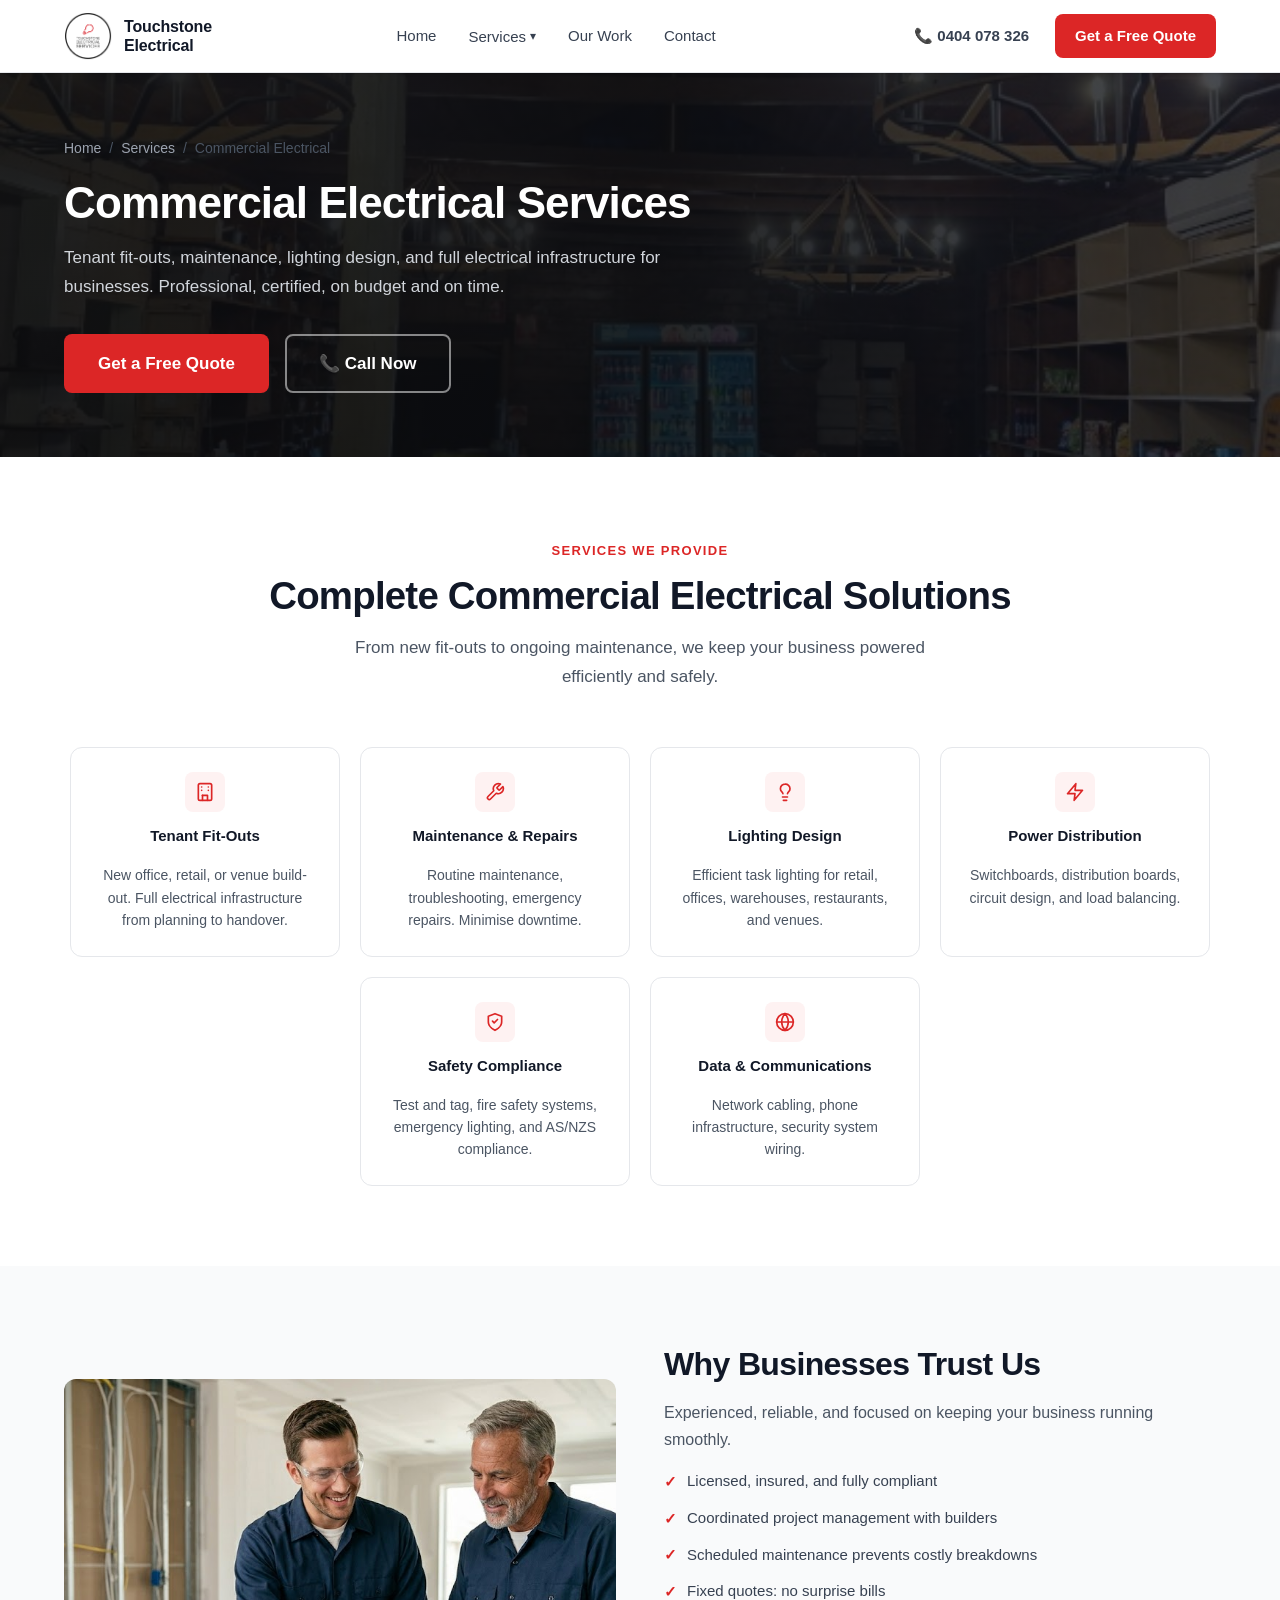
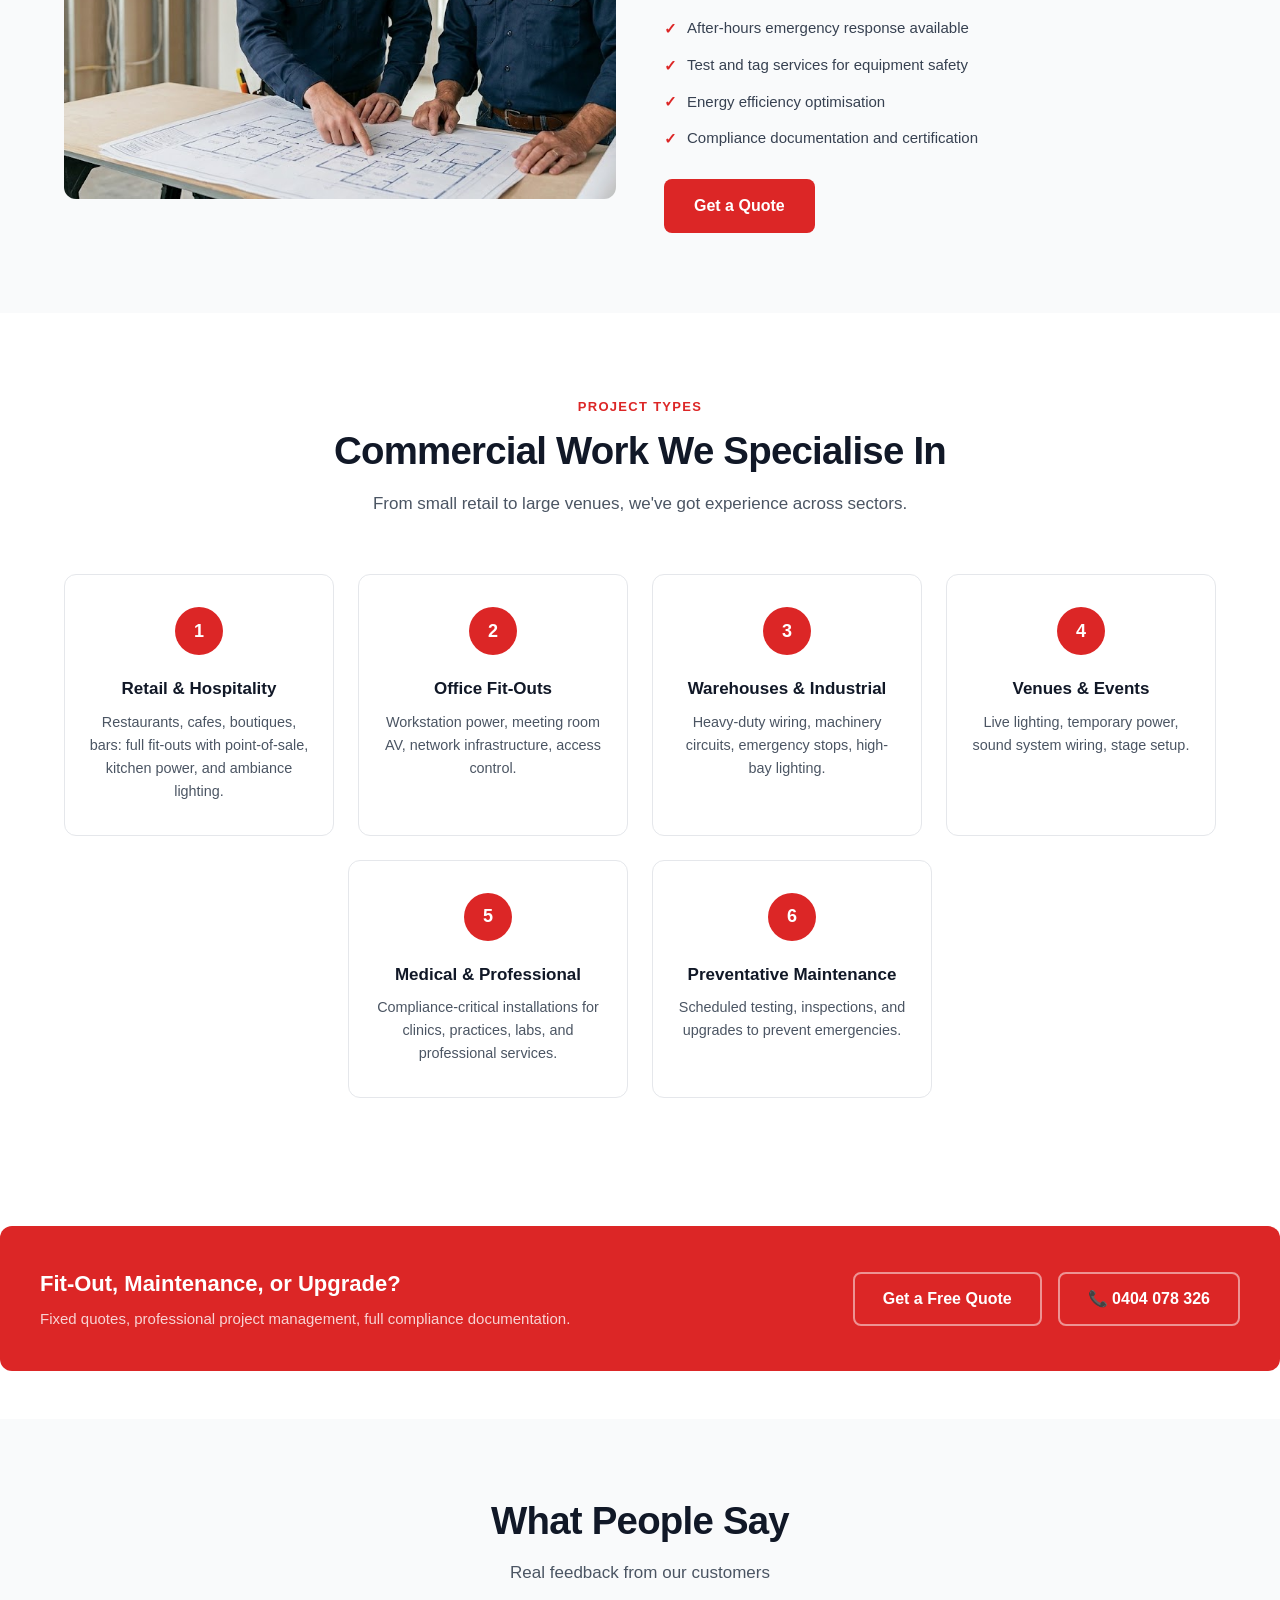
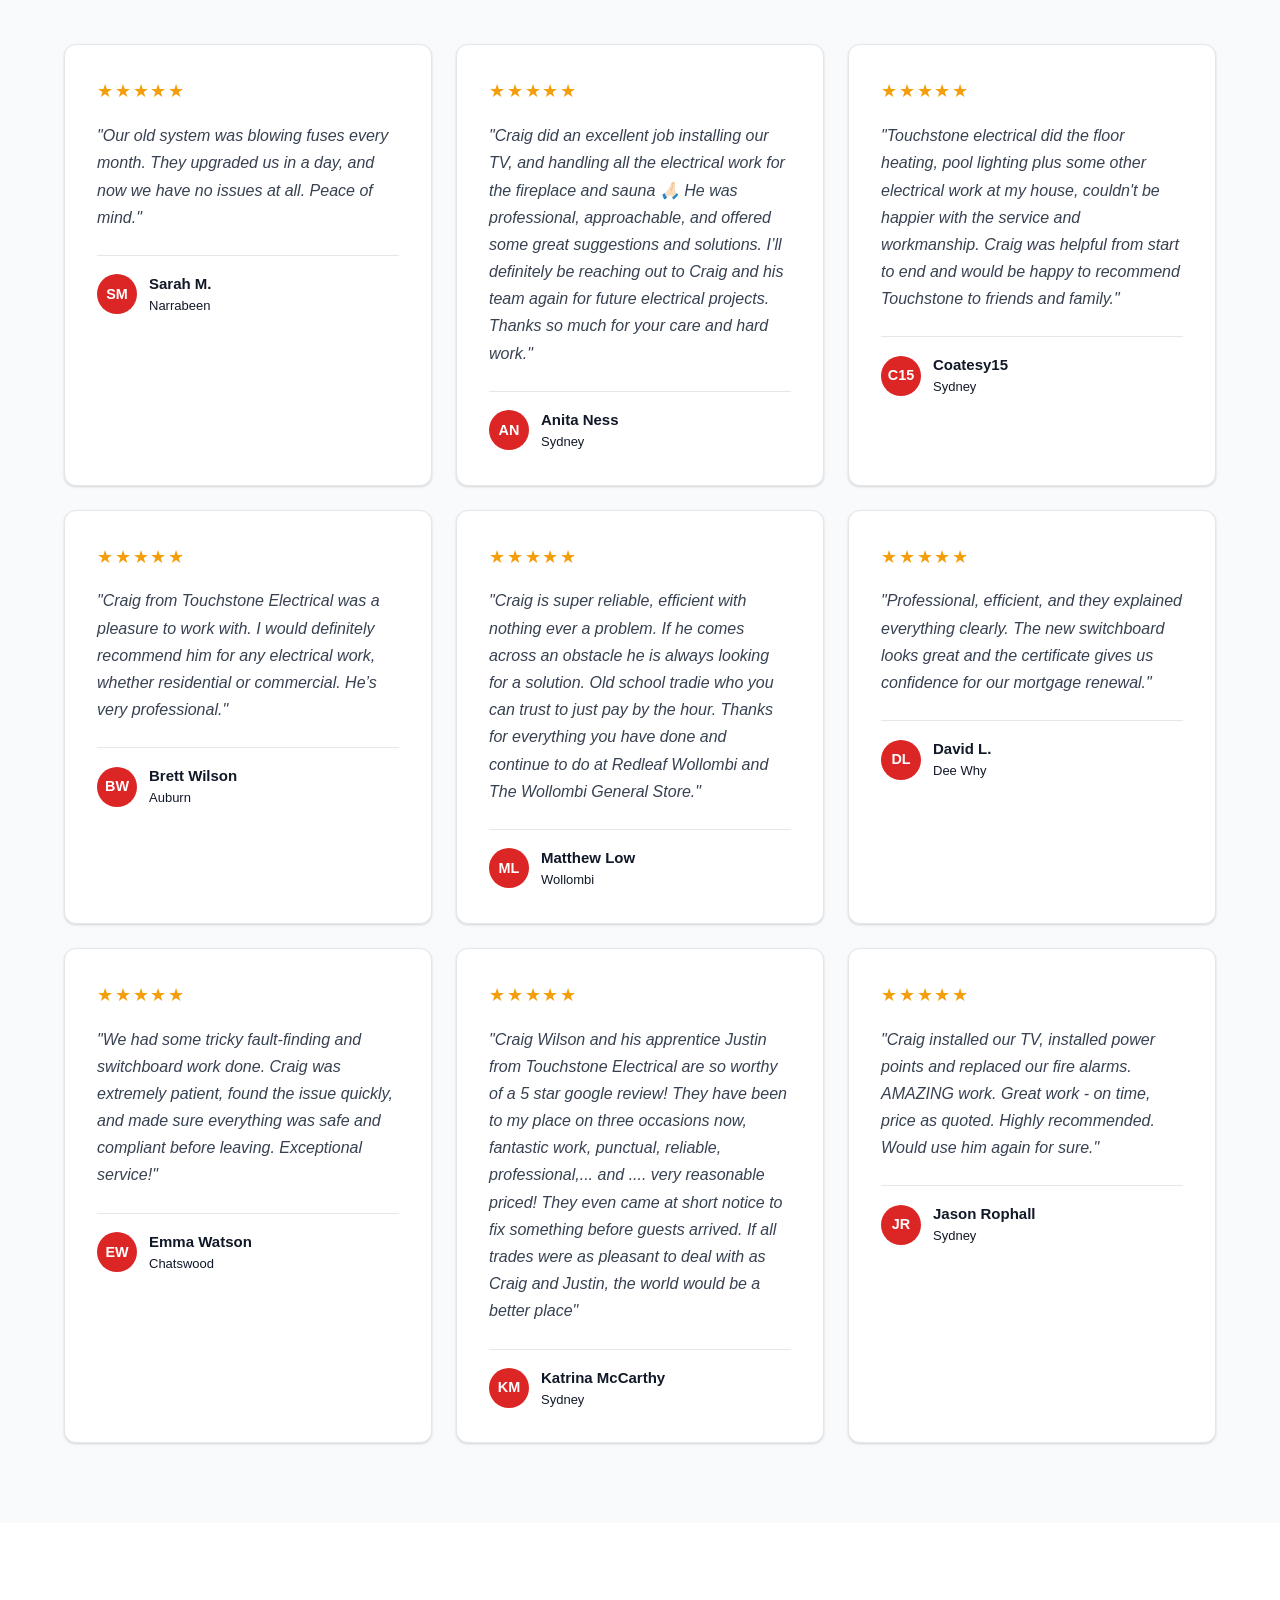
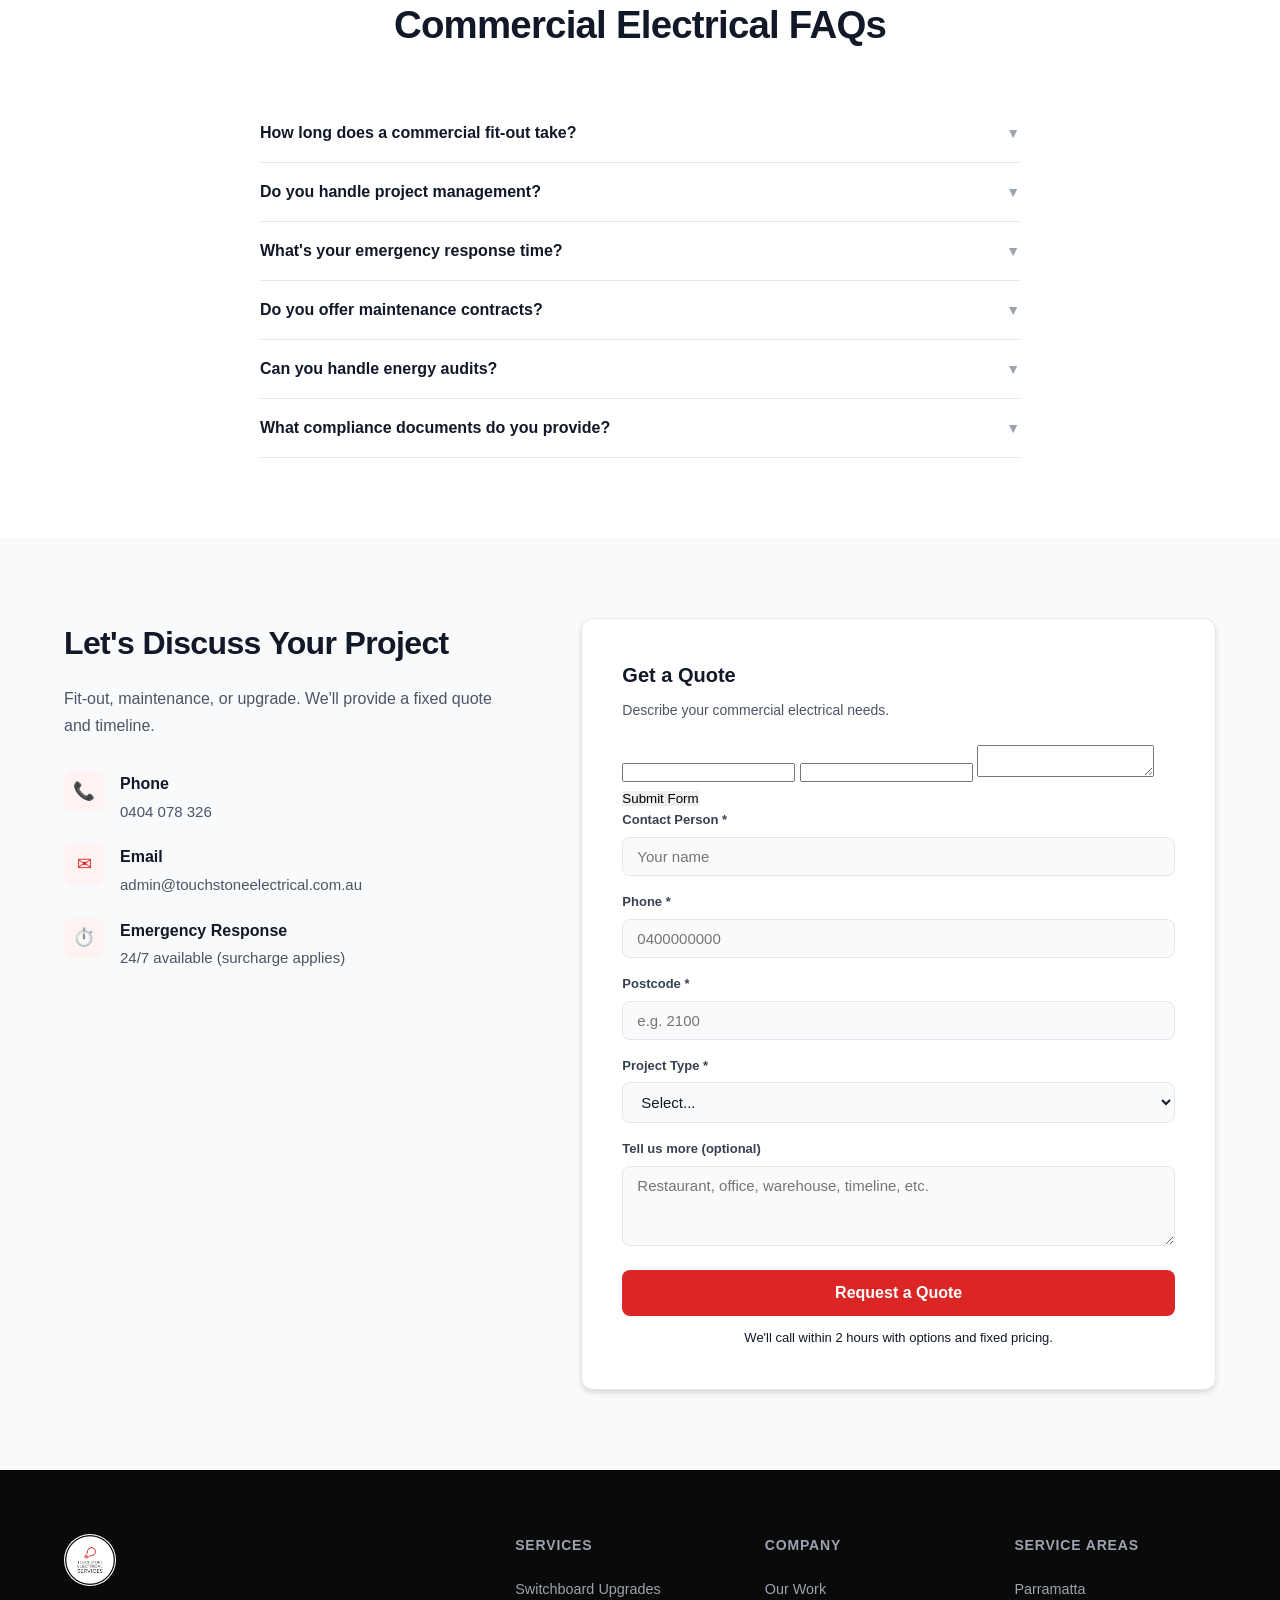
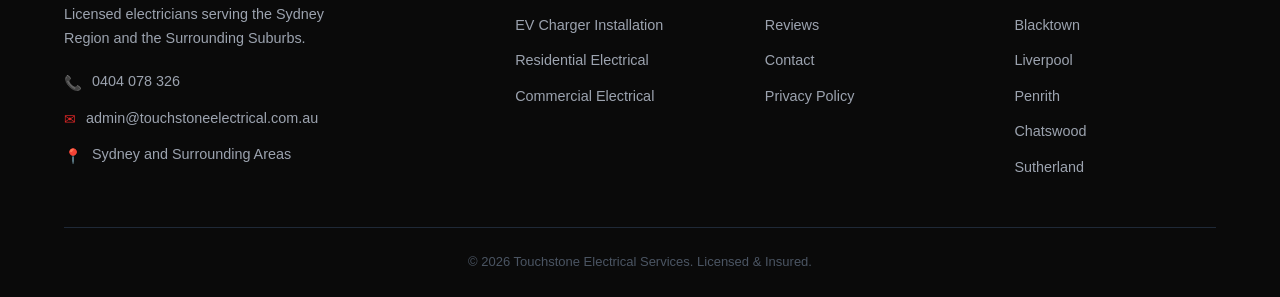
==== commit b3ea0ad4: "Add files via upload" ====
--- a/services/commercial.html
+++ b/services/commercial.html
@@ -5,7 +5,7 @@
   <meta charset="UTF-8">
   <meta name="viewport" content="width=device-width, initial-scale=1.0">
   <meta http-equiv="Content-Security-Policy"
-    content="default-src 'self'; script-src 'self' 'unsafe-inline'; style-src 'self' 'unsafe-inline'; connect-src 'self' https://api.web3forms.com; img-src 'self' data:; child-src 'none';">
+    content="default-src 'self'; script-src 'self' 'unsafe-inline'; style-src 'self' 'unsafe-inline'; connect-src 'self' https://api.web3forms.com https://formspree.io; img-src 'self' data:; child-src 'none';">
   <title>Commercial Electrical Services — Touchstone Electrical Services</title>
   <meta name="description"
     content="Commercial electrical installations, maintenance, and tenant fit-outs for businesses on the Northern Beaches.">
@@ -456,43 +456,43 @@
           <p style="font-size:0.875rem;color:var(--gray-600);margin-bottom:1.5rem;">Describe your commercial electrical
             needs.</p>
 
-          <form onsubmit="return handleServiceQuote(event)">
-            <input type="checkbox" name="botcheck" class="hidden" style="display: none;">
-            <div class="form-group">
-              <label>Business Name *</label>
-              <input type="text" name="business_name" required placeholder="Your business">
-            </div>
-            <div class="form-group">
-              <label>Contact Person *</label>
-              <input type="text" name="name" required placeholder="Your name">
-            </div>
-            <div class="form-group">
-              <label>Phone *</label>
-              <input type="tel" name="phone" required placeholder="0400000000">
-            </div>
-            <div class="form-group">
-              <label>Postcode *</label>
-              <input type="text" name="postcode" required placeholder="e.g. 2100">
-            </div>
-            <div class="form-group">
-              <label>Project Type *</label>
-              <select name="service" required>
-                <option value="">Select...</option>
-                <option>Tenant fit-out</option>
-                <option>Maintenance contract</option>
-                <option>Emergency repair</option>
-                <option>Lighting upgrade</option>
-                <option>Power system upgrade</option>
-                <option>Energy audit</option>
-                <option>Other</option>
-              </select>
-            </div>
-            <div class="form-group">
-              <label>Tell us more (optional)</label>
-              <textarea name="message" placeholder="Restaurant, office, warehouse, timeline, etc."></textarea>
-            </div>
-            <button type="submit" class="form-submit">Request a Quote</button>
-            <p class="form-note">We'll call within 2 hours with options and fixed pricing.</p>
+          <form action="https://formspree.io/f/mdarbkqv" method="POST">
+            <input type="text" name="name" required>
+            <input type="email" name="email" required>
+            <textarea name="message" required></textarea>
+            <button type="submit">Submit Form</button>
+          </form>
+          <div class="form-group">
+            <label>Contact Person *</label>
+            <input type="text" name="name" required placeholder="Your name">
+          </div>
+          <div class="form-group">
+            <label>Phone *</label>
+            <input type="tel" name="phone" required placeholder="0400000000">
+          </div>
+          <div class="form-group">
+            <label>Postcode *</label>
+            <input type="text" name="postcode" required placeholder="e.g. 2100">
+          </div>
+          <div class="form-group">
+            <label>Project Type *</label>
+            <select name="service" required>
+              <option value="">Select...</option>
+              <option>Tenant fit-out</option>
+              <option>Maintenance contract</option>
+              <option>Emergency repair</option>
+              <option>Lighting upgrade</option>
+              <option>Power system upgrade</option>
+              <option>Energy audit</option>
+              <option>Other</option>
+            </select>
+          </div>
+          <div class="form-group">
+            <label>Tell us more (optional)</label>
+            <textarea name="message" placeholder="Restaurant, office, warehouse, timeline, etc."></textarea>
+          </div>
+          <button type="submit" class="form-submit">Request a Quote</button>
+          <p class="form-note">We'll call within 2 hours with options and fixed pricing.</p>
           </form>
         </div>
       </div>
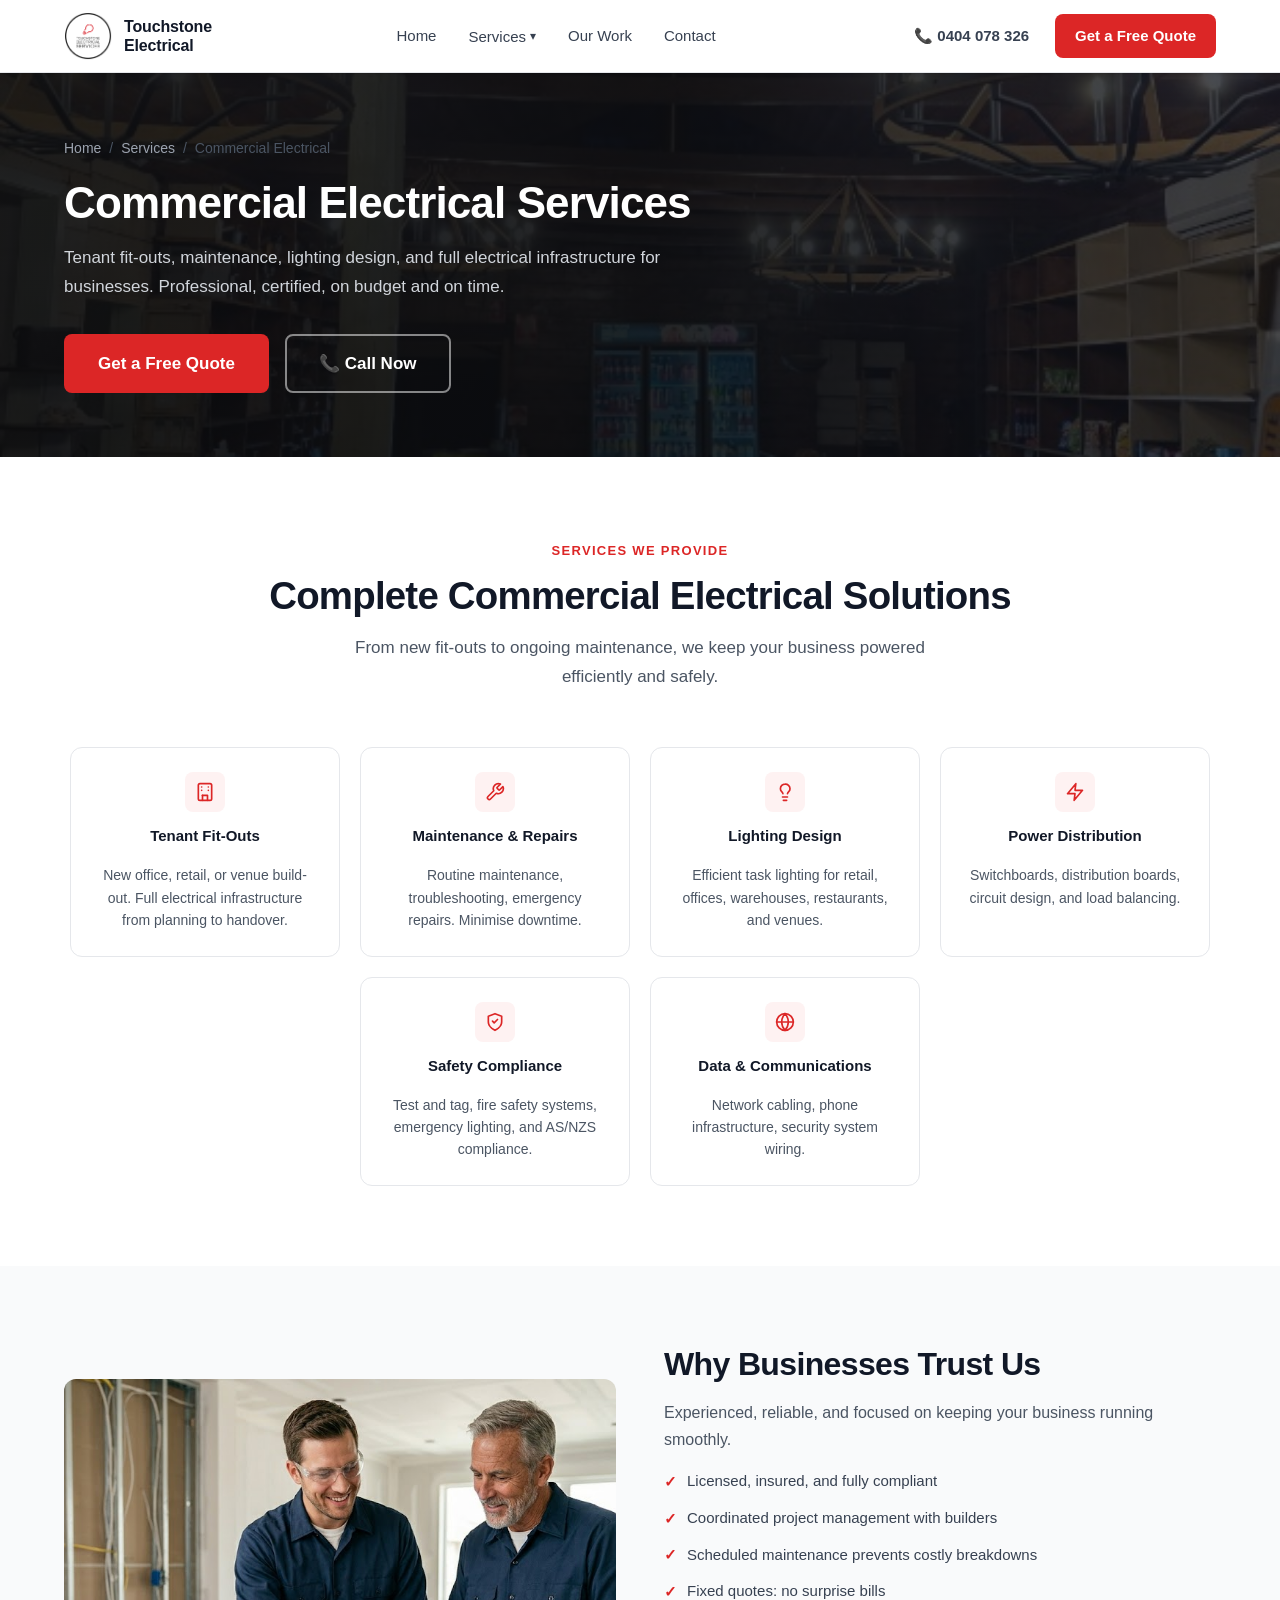
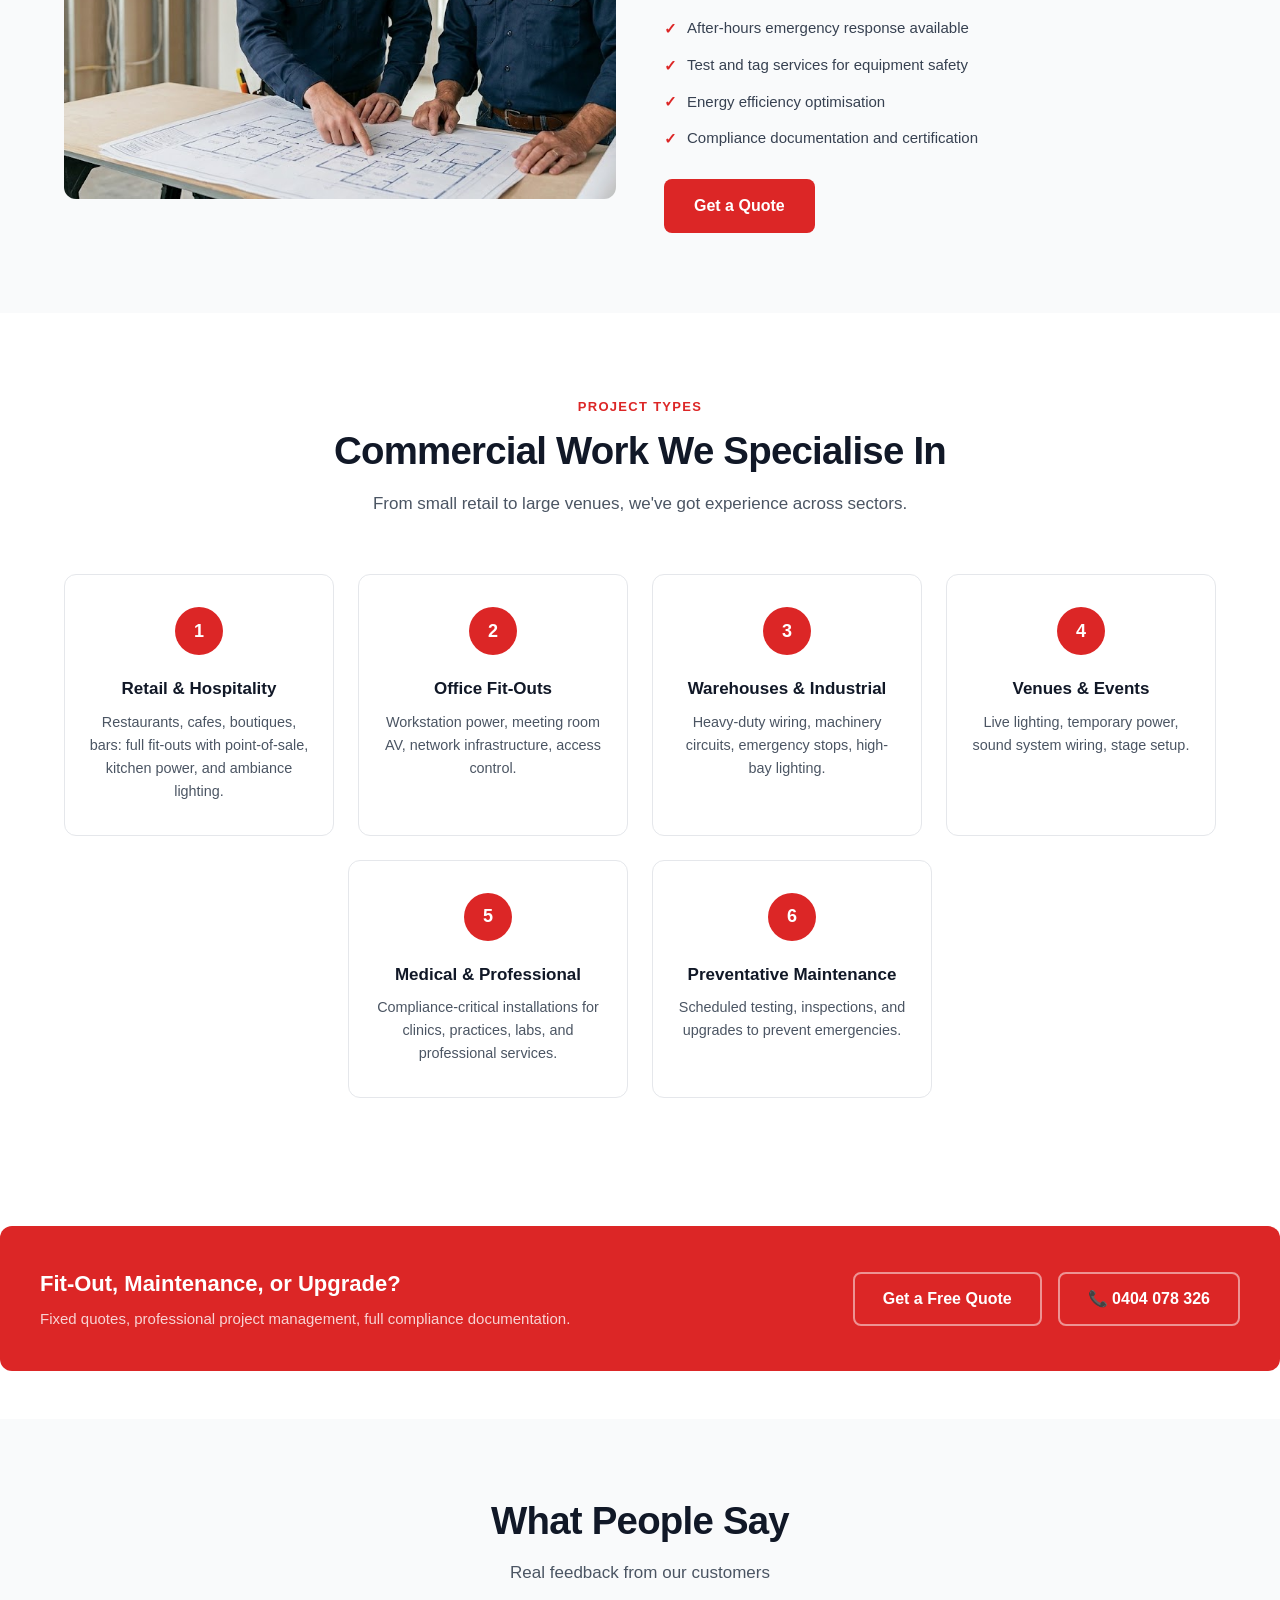
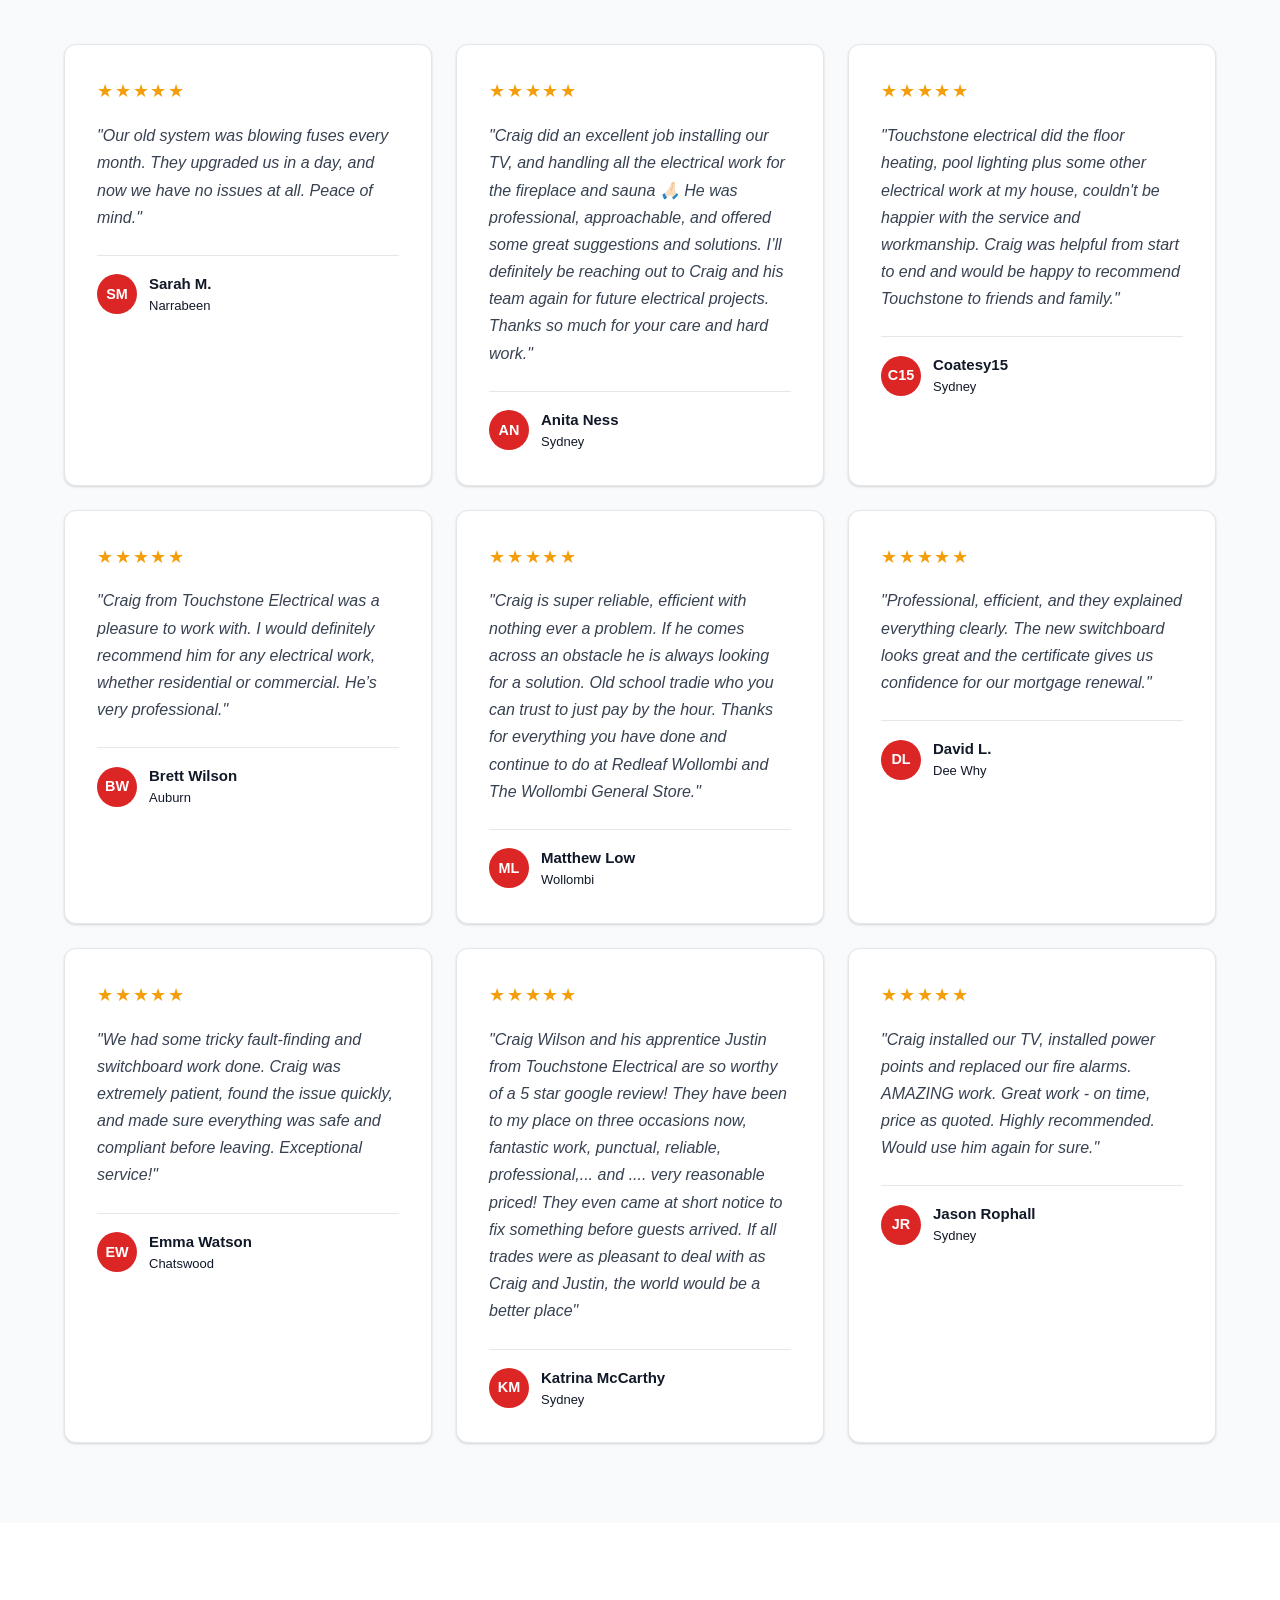
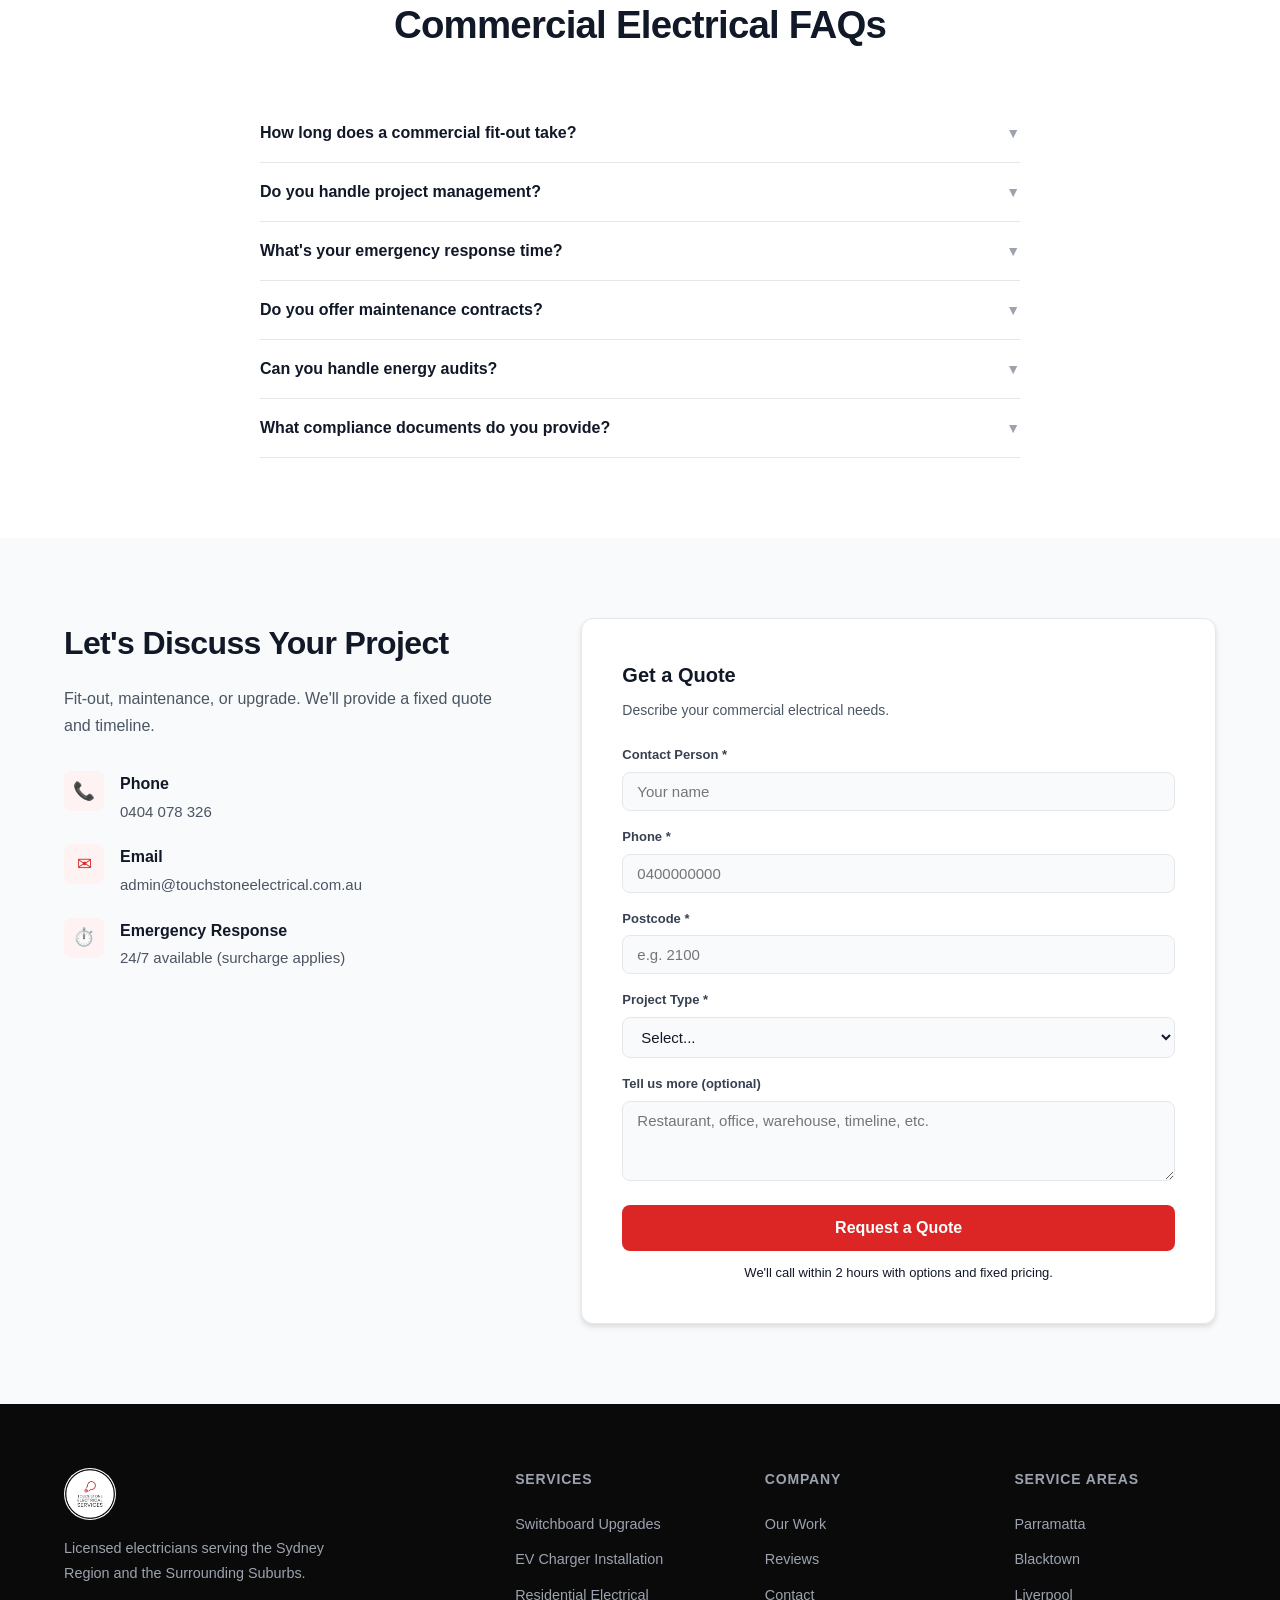
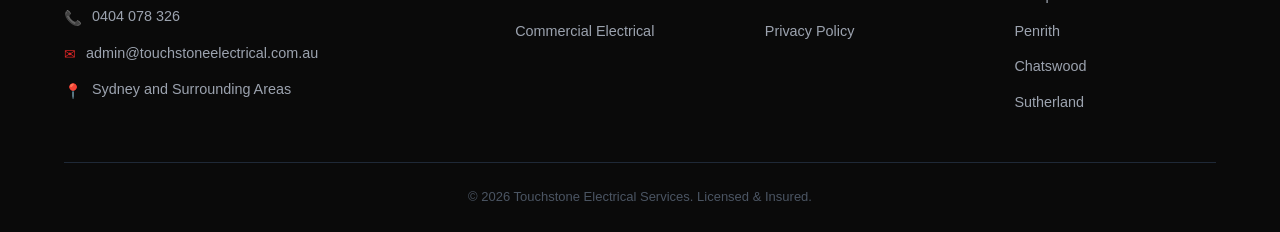
==== commit e99a2777: "Add files via upload" ====
--- a/services/commercial.html
+++ b/services/commercial.html
@@ -457,42 +457,37 @@
             needs.</p>
 
           <form action="https://formspree.io/f/mdarbkqv" method="POST">
-            <input type="text" name="name" required>
-            <input type="email" name="email" required>
-            <textarea name="message" required></textarea>
-            <button type="submit">Submit Form</button>
-          </form>
-          <div class="form-group">
-            <label>Contact Person *</label>
-            <input type="text" name="name" required placeholder="Your name">
-          </div>
-          <div class="form-group">
-            <label>Phone *</label>
-            <input type="tel" name="phone" required placeholder="0400000000">
-          </div>
-          <div class="form-group">
-            <label>Postcode *</label>
-            <input type="text" name="postcode" required placeholder="e.g. 2100">
-          </div>
-          <div class="form-group">
-            <label>Project Type *</label>
-            <select name="service" required>
-              <option value="">Select...</option>
-              <option>Tenant fit-out</option>
-              <option>Maintenance contract</option>
-              <option>Emergency repair</option>
-              <option>Lighting upgrade</option>
-              <option>Power system upgrade</option>
-              <option>Energy audit</option>
-              <option>Other</option>
-            </select>
-          </div>
-          <div class="form-group">
-            <label>Tell us more (optional)</label>
-            <textarea name="message" placeholder="Restaurant, office, warehouse, timeline, etc."></textarea>
-          </div>
-          <button type="submit" class="form-submit">Request a Quote</button>
-          <p class="form-note">We'll call within 2 hours with options and fixed pricing.</p>
+            <div class="form-group">
+              <label>Contact Person *</label>
+              <input type="text" name="name" required placeholder="Your name">
+            </div>
+            <div class="form-group">
+              <label>Phone *</label>
+              <input type="tel" name="phone" required placeholder="0400000000">
+            </div>
+            <div class="form-group">
+              <label>Postcode *</label>
+              <input type="text" name="postcode" required placeholder="e.g. 2100">
+            </div>
+            <div class="form-group">
+              <label>Project Type *</label>
+              <select name="service" required>
+                <option value="">Select...</option>
+                <option>Tenant fit-out</option>
+                <option>Maintenance contract</option>
+                <option>Emergency repair</option>
+                <option>Lighting upgrade</option>
+                <option>Power system upgrade</option>
+                <option>Energy audit</option>
+                <option>Other</option>
+              </select>
+            </div>
+            <div class="form-group">
+              <label>Tell us more (optional)</label>
+              <textarea name="message" placeholder="Restaurant, office, warehouse, timeline, etc."></textarea>
+            </div>
+            <button type="submit" class="form-submit">Request a Quote</button>
+            <p class="form-note">We'll call within 2 hours with options and fixed pricing.</p>
           </form>
         </div>
       </div>
